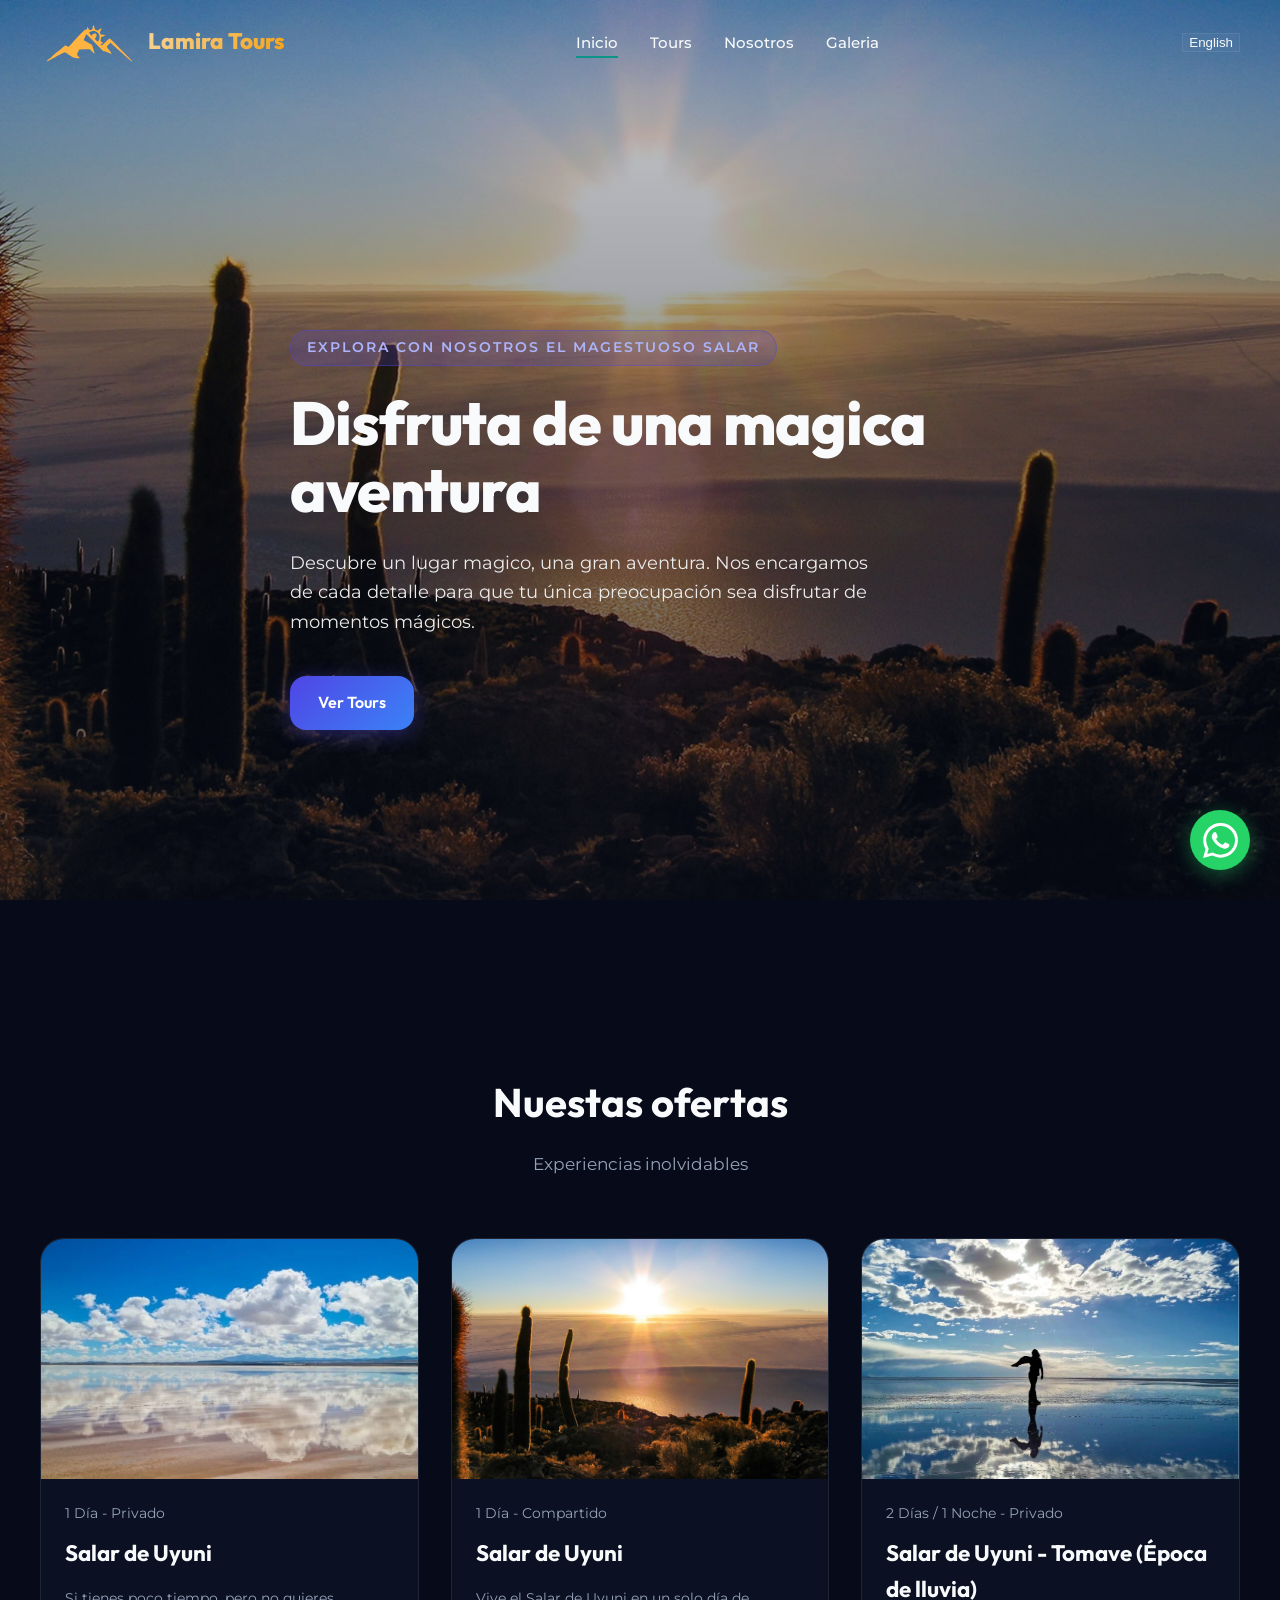
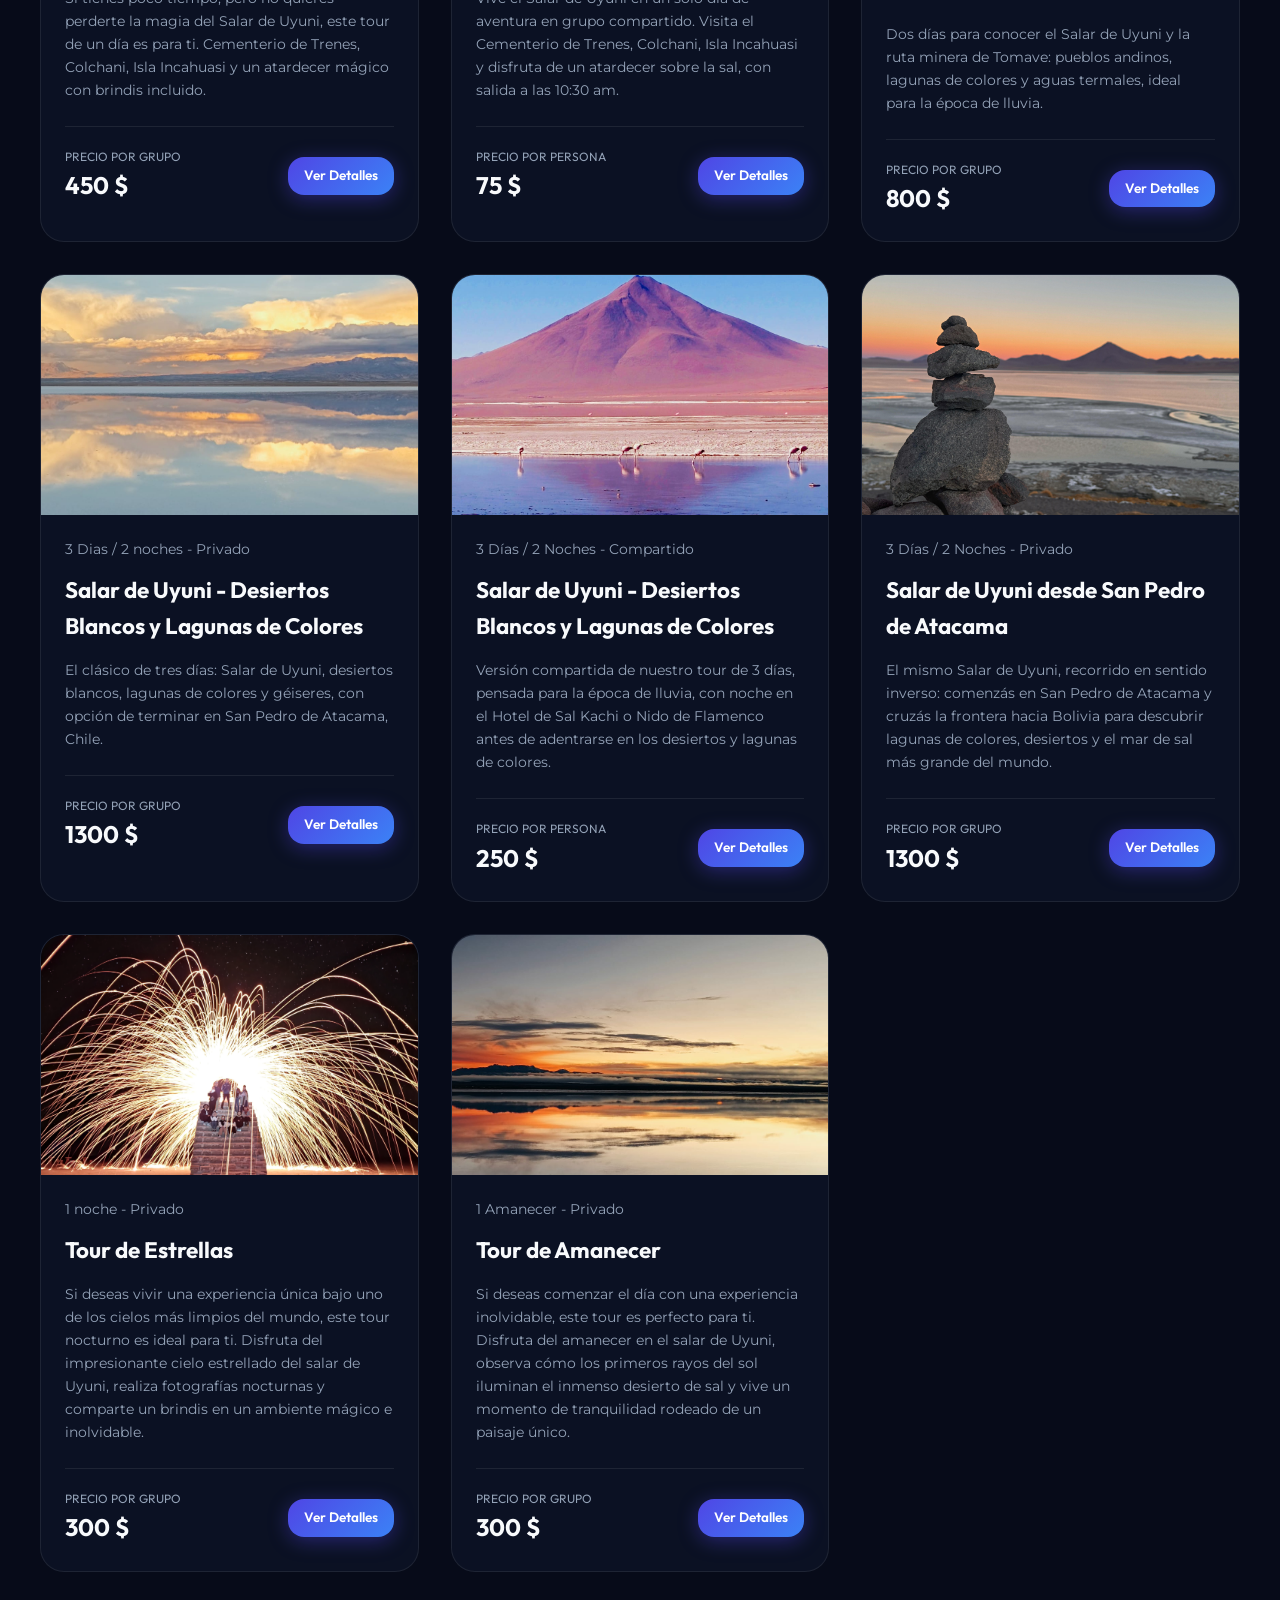
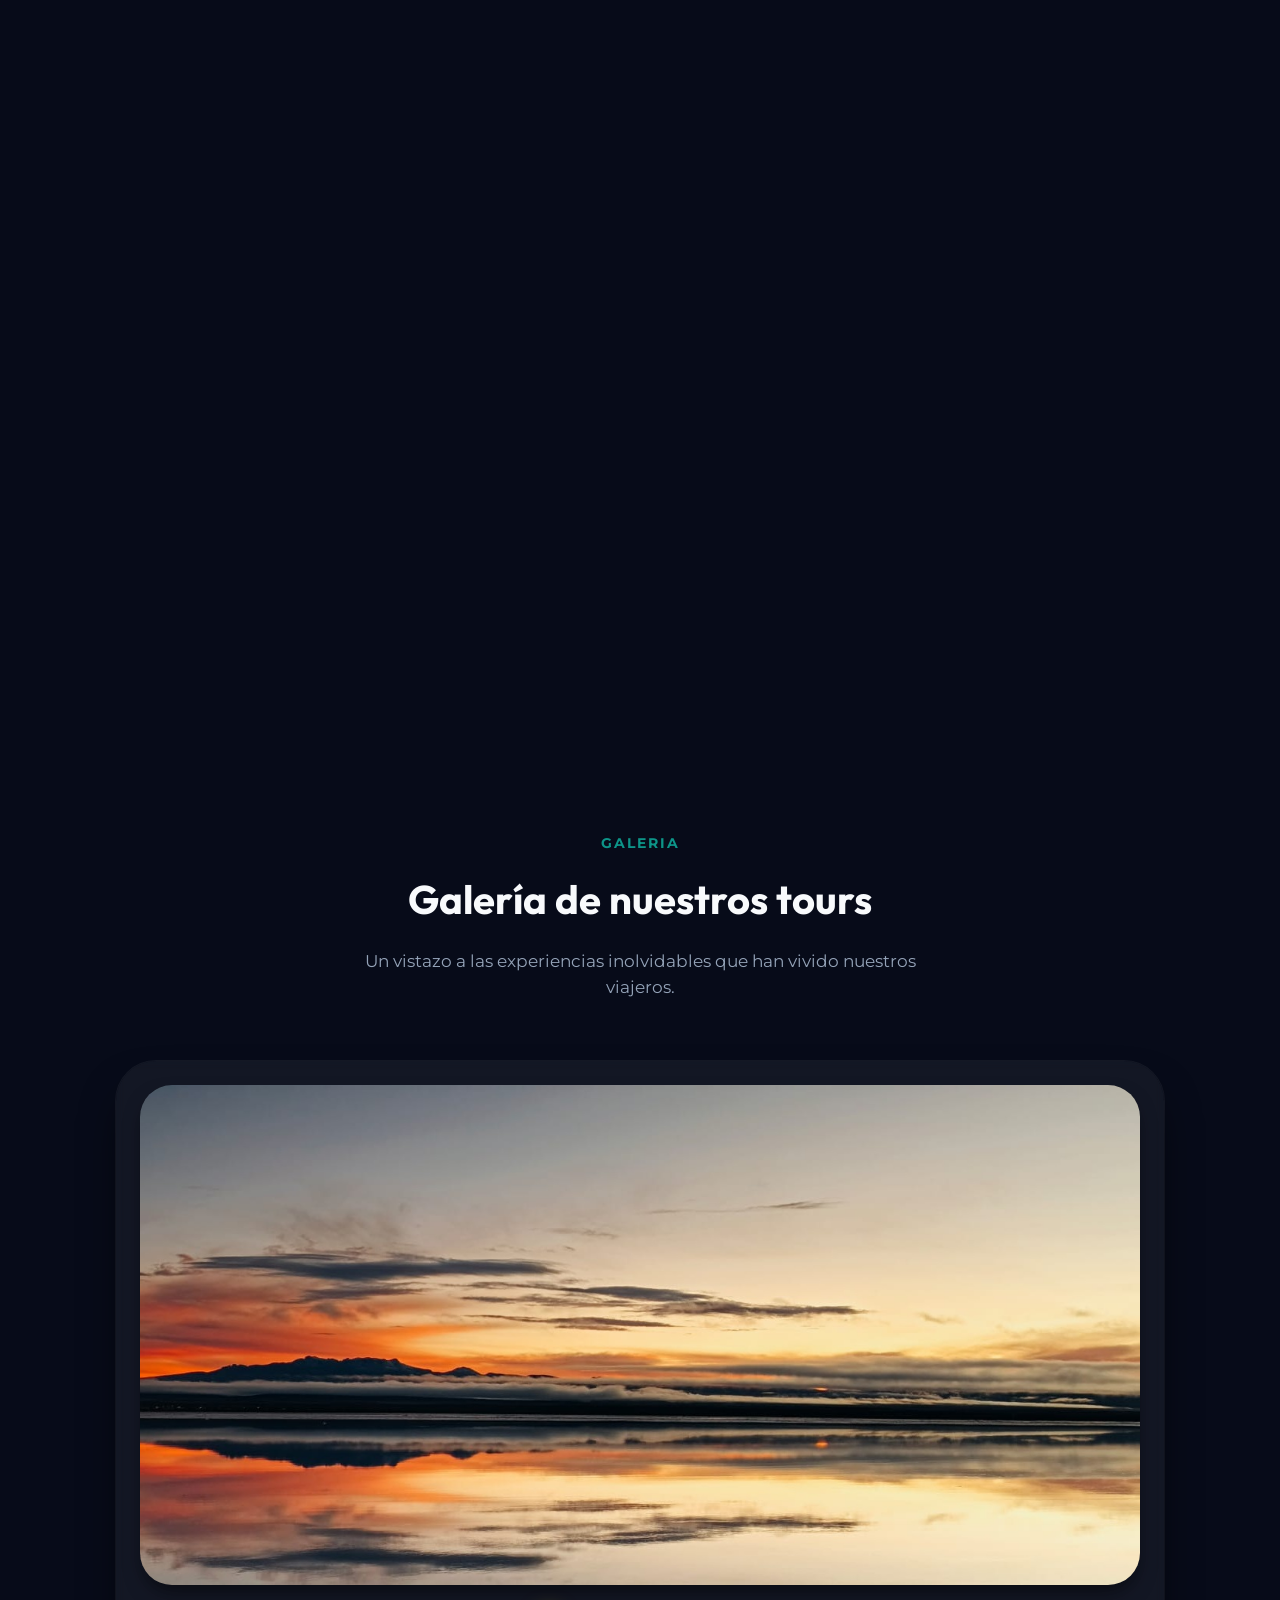
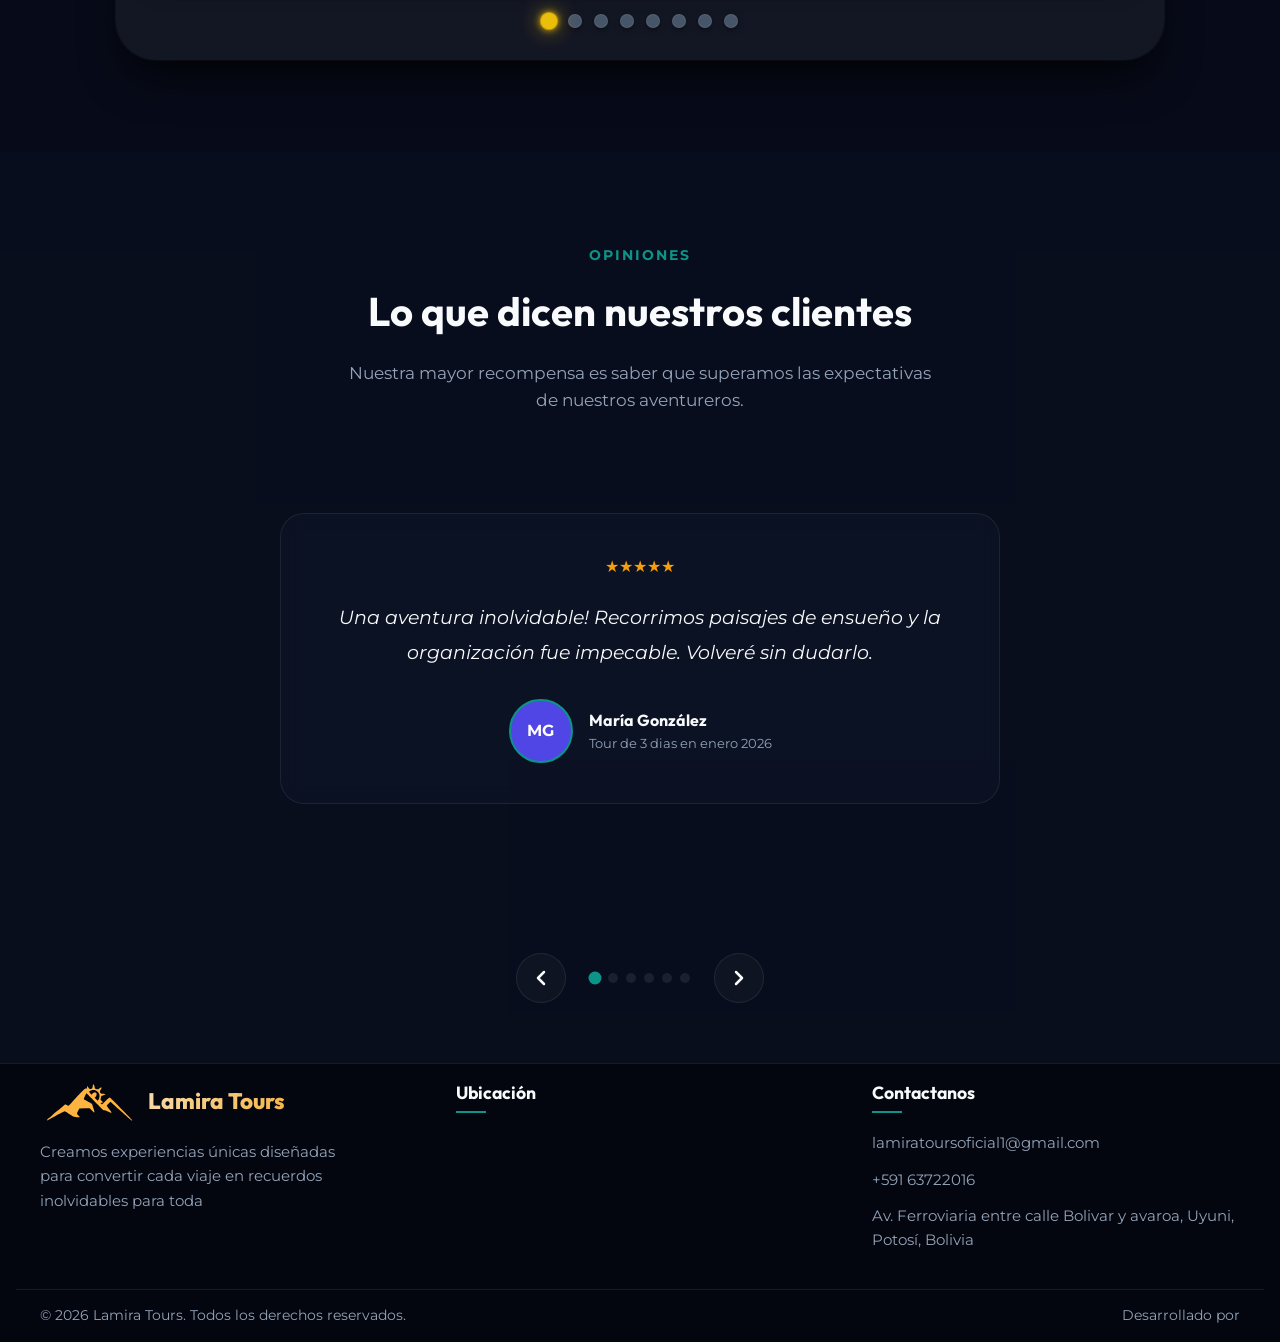
==== index.html @ 7ba251df "primer" ====
<!DOCTYPE html>
<html lang="es">

<head>
    <meta charset="UTF-8">
    <meta name="viewport" content="width=device-width, initial-scale=1.0">
    <title>Lamira Tours</title>

    <meta name="description" content="Lamira Tours">
    <link rel="stylesheet" href="turismo-style.css">
    <link rel="icon" href="./assets/images/logo.svg" type="image/x-icon">
</head>

<body class="turismo-template-body">

    <!-- Cabecera / Navbar -->
    <header class="turismo-header">
        <div class="turismo-container nav-container">
            <a href="#" class="logo" id="main-logo">
                <img src="./assets/images/logo.svg" class="logo_img" alt="">
                Lamira Tours
            </a>

            <nav>
                <ul class="nav-links">
                    <li><a id="nav-home" href="#inicio" class="active">Inicio</a></li>
                    <li><a id="nav-tours" href="#destinos">Tours</a></li>
                    <li><a id="nav-about" href="#nosotros">Nosotros</a></li>
                    <li><a id="nav-contact" href="#galeria">Galeria</a></li>
                </ul>
            </nav>

            <div class="nav-cta">
                <button id="lang-toggle" class="btn-secondary" style="margin-left:12px;">Ingles</button>
            </div>

            <button class="menu-toggle" aria-label="Abrir Menú">
                <span></span>
                <span></span>
                <span></span>

            </button>
        </div>
    </header>

    <section id="inicio" class="hero-section">
        <div class="turismo-container">
            <div class="hero-content">
                <span id="home-badge" class="hero-badge">Explora con Nosotros El Magestuoso Salar</span>
                <h1 id="home-title" class="hero-title">Disfruta de una magica aventura</h1>
                <p id="home-desc" class="hero-desc">Descubre un lugar magico, una gran aventura. Nos encargamos de cada
                    detalle para que tu única preocupación sea disfrutar de momentos mágicos.</p>
                <div class="hero-actions">
                    <a id="home-cta" href="#destinos" class="btn-premium btn-primary">Ver Tours</a>
                </div>
            </div>
        </div>

    </section>

    <!-- Tours -->
    <section id="destinos" class="section-padding reveal">
        <div class="turismo-container">
            <div class="section-header">
                <!-- <span class="section-badge">Nuestras Ofertas</span> -->
                <h2 id="tours-title" class="section-title">Nuestas ofertas</h2>
                <p id="tours-desc" class="section-desc">Experiencias inolvidables</p>
            </div>

            <div class="destinations-grid">
                <!-- 1: 1 dia privado -->

                <article class="destination-card">
                    <a href="tour.html?tour=uyuni-1-dia-privado">
                        <div class="dest-img-container">
                            <img src="assets/images/tours/salar1.jpeg" alt="Salar de Uyuni Privado 1 Dia">
                        </div>
                        <div class="dest-content">
                            <div class="dest-meta">
                                <span id="uyuni-1-private-duration">
                                    <svg width="16" height="16" viewBox="0 0 24 24" fill="none" stroke="currentColor"
                                        stroke-width="2" stroke-linecap="round" stroke-linejoin="round">
                                        <rect width="18" height="18" x="3" y="4" rx="2" ry="2" />
                                        <line x1="16" x2="16" y1="2" y2="6" />
                                        <line x1="8" x2="8" y1="2" y2="6" />
                                        <line x1="3" x2="21" y1="10" y2="10" />
                                    </svg>
                                    1 Dia
                                </span>
                            </div>
                            <h3 id="uyuni-1-private-title" class="dest-title">Salar de Uyuni Privado</h3>
                            <p id="uyuni-1-private-desc" class="dest-text">Si tienes poco tiempo, pero no quieres
                                perderte
                                la magia del
                                Salar de Uyuni, este tour de un día es para ti. Cementerio de Trenes, Colchani, Isla
                                Incahuasi y un atardecer
                                mágico con brindis incluido.</p>
                            <div class="dest-footer">
                                <div class="dest-price">
                                    <span id="uyuni-1-private-price-lbl" class="price-lbl">precio</span>
                                    <span id="uyuni-1-private-price-val" class="price-val">900 Bs</span>
                                </div>
                                <a id="uyuni-1-private-cta" href="tour.html?tour=uyuni-1-dia-privado"
                                    class="btn-premium btn-primary"
                                    style="padding: 8px 16px; font-size: 0.85rem; text-decoration: none;">Ver
                                    Detalles</a>
                            </div>
                        </div>
                    </a>
                </article>
                <!-- 2: 1 dia compartido -->
                <article class="destination-card">
                    <a href="tour.html?tour=uyuni-1-dia">
                        <div class="dest-img-container">
                            <img src="assets/images/tours/incahuasi.jpeg" alt="Salar de Uyuni Clásico 1 Día">
                        </div>
                        <div class="dest-content">
                            <div class="dest-meta">
                                <span id="uyuni-1-duration">
                                    <svg width="16" height="16" viewBox="0 0 24 24" fill="none" stroke="currentColor"
                                        stroke-width="2" stroke-linecap="round" stroke-linejoin="round">
                                        <rect width="18" height="18" x="3" y="4" rx="2" ry="2" />
                                        <line x1="16" x2="16" y1="2" y2="6" />
                                        <line x1="8" x2="8" y1="2" y2="6" />
                                        <line x1="3" x2="21" y1="10" y2="10" />
                                    </svg>
                                    1 Día
                                </span>
                            </div>
                            <h3 id="uyuni-1-title" class="dest-title">Salar de Uyuni Clásico</h3>
                            <p id="uyuni-1-desc" class="dest-text">Recorre el imponente Salar de Uyuni, visitando el
                                Cementerio de Trenes,
                                los
                                ojos de sal, el hotel de sal y la mágica Isla Incahuasi al atardecer.</p>
                            <div class="dest-footer">
                                <div class="dest-price">
                                    <span id="uyuni-1-price-lbl" class="price-lbl">Desde</span>
                                    <span id="uyuni-1-price-val" class="price-val">200 Bs</span>
                                </div>
                                <a id="uyuni-1-cta" href="tour.html?tour=uyuni-1-dia" class="btn-premium btn-primary"
                                    style="padding: 8px 16px; font-size: 0.85rem; text-decoration: none;">Ver
                                    Detalles</a>
                            </div>
                        </div>
                    </a>
                </article>

                <!-- 3: 2 dias   epoca de lluvia privado-->
                <article class="destination-card">
                    <a href="tour.html?tour=uyuni-2-dias-privado">
                        <div class="dest-img-container">
                            <img src="assets/images/tours/salar.jpeg" alt="Salar de Uyuni 2 Días 1 Noche">
                        </div>
                        <div class="dest-content">
                            <div class="dest-meta">
                                <span id="uyuni-2-duration">
                                    <svg width="16" height="16" viewBox="0 0 24 24" fill="none" stroke="currentColor"
                                        stroke-width="2" stroke-linecap="round" stroke-linejoin="round">
                                        <rect width="18" height="18" x="3" y="4" rx="2" ry="2" />
                                        <line x1="16" x2="16" y1="2" y2="6" />
                                        <line x1="8" x2="8" y1="2" y2="6" />
                                        <line x1="3" x2="21" y1="10" y2="10" />
                                    </svg>
                                    2 Días / 1 Noche
                                </span>
                            </div>
                            <h3 id="uyuni-2-title" class="dest-title">Salar de Uyuni y Lagunas</h3>
                            <p id="uyuni-2-desc" class="dest-text">Explora el Salar, duerme en un hotel de sal real y
                                continúa al segundo
                                día
                                hacia el Valle de Rocas y la Laguna Katal con paisajes inolvidables.</p>
                            <div class="dest-footer">
                                <div class="dest-price">
                                    <span id="uyuni-2-price-lbl" class="price-lbl">Desde</span>
                                    <span id="uyuni-2-price-val" class="price-val">600 Bs</span>
                                </div>
                                <a id="uyuni-2-cta" href="tour.html?tour=uyuni-2-dias-privado"
                                    class="btn-premium btn-primary"
                                    style="padding: 8px 16px; font-size: 0.85rem; text-decoration: none;">Ver
                                    Detalles</a>
                            </div>
                        </div>
                    </a>

                </article>

                <!-- 4: 3 dias   epoca de lluvia privado-->
                <article class="destination-card">
                    <a href="tour.html?tour=uyuni-3-dia-privado">
                        <div class="dest-img-container">
                            <img src="assets/images/tours/desiertos-priv.jpeg" alt="Salar de Uyuni Privado 3 Dia">
                        </div>
                        <div class="dest-content">
                            <div class="dest-meta">
                                <span id="uyuni-3-private-duration">
                                    <svg width="16" height="16" viewBox="0 0 24 24" fill="none" stroke="currentColor"
                                        stroke-width="2" stroke-linecap="round" stroke-linejoin="round">
                                        <rect width="18" height="18" x="3" y="4" rx="2" ry="2" />
                                        <line x1="16" x2="16" y1="2" y2="6" />
                                        <line x1="8" x2="8" y1="2" y2="6" />
                                        <line x1="3" x2="21" y1="10" y2="10" />
                                    </svg>
                                    1 Dia
                                </span>
                            </div>
                            <h3 id="uyuni-3-private-title" class="dest-title">Salar de Uyuni Privado</h3>
                            <p id="uyuni-3-private-desc" class="dest-text">Si tienes poco tiempo, pero no quieres
                                perderte
                                la magia del
                                Salar de Uyuni, este tour de un día es para ti. Cementerio de Trenes, Colchani, Isla
                                Incahuasi y un atardecer
                                mágico con brindis incluido.</p>
                            <div class="dest-footer">
                                <div class="dest-price">
                                    <span id="uyuni-3-private-price-lbl" class="price-lbl">Desde</span>
                                    <span id="uyuni-3-private-price-val" class="price-val">900 Bs</span>
                                </div>
                                <a id="uyuni-3-private-cta" href="tour.html?tour=uyuni-3-dia-privado"
                                    class="btn-premium btn-primary"
                                    style="padding: 8px 16px; font-size: 0.85rem; text-decoration: none;">Ver
                                    Detalles</a>
                            </div>
                        </div>
                    </a>
                </article>
                <!-- 5: 3 dias compartido-->
                <article class="destination-card">
                    <a href="tour.html?tour=uyuni-3-dias">
                        <div class="dest-img-container">
                            <img src="assets/images/tours/desiertos-comp.jpeg"
                                alt="Salar de Uyuni y Lagunas de Colores 3 Días">
                        </div>
                        <div class="dest-content">
                            <div class="dest-meta">
                                <span id="uyuni-3-duration">
                                    <svg width="16" height="16" viewBox="0 0 24 24" fill="none" stroke="currentColor"
                                        stroke-width="2" stroke-linecap="round" stroke-linejoin="round">
                                        <rect width="18" height="18" x="3" y="4" rx="2" ry="2" />
                                        <line x1="16" x2="16" y1="2" y2="6" />
                                        <line x1="8" x2="8" y1="2" y2="6" />
                                        <line x1="3" x2="21" y1="10" y2="10" />
                                    </svg>
                                    3 Días / 2 Noches
                                </span>
                            </div>
                            <h3 id="uyuni-3-title" class="dest-title">Expedición Laguna Colorada</h3>
                            <p id="uyuni-3-desc" class="dest-text">La aventura altiplánica más completa: Salar de Uyuni,
                                Isla Incahuasi,
                                Laguna Colorada y Verde, géiseres, aguas termales y fauna andina.</p>
                            <div class="dest-footer">
                                <div class="dest-price">
                                    <span id="uyuni-3-price-lbl" class="price-lbl">Desde</span>
                                    <span id="uyuni-3-price-val" class="price-val">900 Bs</span>
                                </div>
                                <a id="uyuni-3-cta" href="tour.html?tour=uyuni-3-dias" class="btn-premium btn-primary"
                                    style="padding: 8px 16px; font-size: 0.85rem; text-decoration: none;">Ver
                                    Detalles</a>
                            </div>
                        </div>
                    </a>
                </article>
                <!--6: Salar de Uyuni desde San Pedro de Atacama  -->
                <article class="destination-card">
                    <a href="tour.html?tour=uyuni-san-pedro-3-dias">
                        <div class="dest-img-container">
                            <img src="assets/images/tours/sanpedro.jpeg"
                                alt="Salar de Uyuni y Lagunas de Colores 3 Días desde San Pedro de Atacama">
                        </div>
                        <div class="dest-content">
                            <div class="dest-meta">
                                <span id="uyuni-san-pedro-3-duration">
                                    <svg width="16" height="16" viewBox="0 0 24 24" fill="none" stroke="currentColor"
                                        stroke-width="2" stroke-linecap="round" stroke-linejoin="round">
                                        <rect width="18" height="18" x="3" y="4" rx="2" ry="2" />
                                        <line x1="16" x2="16" y1="2" y2="6" />
                                        <line x1="8" x2="8" y1="2" y2="6" />
                                        <line x1="3" x2="21" y1="10" y2="10" />
                                    </svg>
                                    3 Días / 2 Noches
                                </span>
                            </div>
                            <h3 id="uyuni-san-pedro-3-title" class="dest-title">Salar de Uyuni desde San Pedro de
                                Atacama
                            </h3>
                            <p id="uyuni-san-pedro-3-desc" class="dest-text">Explora el Salar de Uyuni saliendo desde
                                San
                                Pedro de
                                Atacama. Cruza la frontera y vive la experiencia única de caminar sobre el salar,
                                visitar la Isla Incahuasi y maravillarte con las lagunas de colores.
                            </p>
                            <div class="dest-footer">
                                <div class="dest-price">
                                    <span id="uyuni-san-pedro-3-price-lbl" class="price-lbl">Desde</span>
                                    <span id="uyuni-san-pedro-3-price-val" class="price-val">900 Bs</span>
                                </div>
                                <a id="uyuni-san-pedro-3-cta" href="tour.html?tour=uyuni-san-pedro-3-dias"
                                    class="btn-premium btn-primary"
                                    style="padding: 8px 16px; font-size: 0.85rem; text-decoration: none;">Ver
                                    Detalles</a>
                            </div>
                        </div>
                    </a>
                </article>

                <!--7: Tour estrellas  -->
                <article class="destination-card">
                    <a href="tour.html?tour=uyuni-estrellas">
                        <div class="dest-img-container">
                            <img src="assets/images/tours/estrellas.jpeg" alt="Tour Estrellas Uyuni">
                        </div>
                        <div class="dest-content">
                            <div class="dest-meta">
                                <span id="uyuni-estrellas-duration">
                                    <svg width="16" height="16" viewBox="0 0 24 24" fill="none" stroke="currentColor"
                                        stroke-width="2" stroke-linecap="round" stroke-linejoin="round">
                                        <rect width="18" height="18" x="3" y="4" rx="2" ry="2" />
                                        <line x1="16" x2="16" y1="2" y2="6" />
                                        <line x1="8" x2="8" y1="2" y2="6" />
                                        <line x1="3" x2="21" y1="10" y2="10" />
                                    </svg>
                                    3 Días / 2 Noches
                                </span>
                            </div>
                            <h3 id="uyuni-estrellas-title" class="dest-title">Tour Estrellas Uyuni
                            </h3>
                            <p id="uyuni-estrellas-desc" class="dest-text">Disfruta de una experiencia única de
                                tour
                                de estrellas en el Salar de Uyuni, el mejor lugar del mundo para contemplar el
                                cielo
                                nocturno.
                            </p>
                            <div class="dest-footer">
                                <div class="dest-price">
                                    <span id="uyuni-estrellas-price-lbl" class="price-lbl">Desde</span>
                                    <span id="uyuni-estrellas-price-val" class="price-val">900 Bs</span>
                                </div>
                                <a id="uyuni-estrellas-cta" href="tour.html?tour=uyuni-estrellas"
                                    class="btn-premium btn-primary"
                                    style="padding: 8px 16px; font-size: 0.85rem; text-decoration: none;">Ver
                                    Detalles</a>
                            </div>
                        </div>
                    </a>
                </article>

                <!--8: Tour amanecer  -->
                <article class="destination-card">
                    <a href="tour.html?tour=uyuni-amanecer">
                        <div class="dest-img-container">
                            <img src="assets/images/tours/amanecer.jpeg" alt="Tour Amanecer Uyuni">
                        </div>
                        <div class="dest-content">
                            <div class="dest-meta">
                                <span id="uyuni-amanecer-duration">
                                    <svg width="16" height="16" viewBox="0 0 24 24" fill="none" stroke="currentColor"
                                        stroke-width="2" stroke-linecap="round" stroke-linejoin="round">
                                        <rect width="18" height="18" x="3" y="4" rx="2" ry="2" />
                                        <line x1="16" x2="16" y1="2" y2="6" />
                                        <line x1="8" x2="8" y1="2" y2="6" />
                                        <line x1="3" x2="21" y1="10" y2="10" />
                                    </svg>
                                    3 Días / 2 Noches
                                </span>
                            </div>
                            <h3 id="uyuni-amanecer-title" class="dest-title">Tour Amanecer Uyuni
                            </h3>
                            <p id="uyuni-amanecer-desc" class="dest-text">Disfruta de una experiencia única de
                                tour
                                de amanecer en el Salar de Uyuni, el mejor lugar del mundo para contemplar el
                                cielo
                                nocturno.
                            </p>
                            <div class="dest-footer">
                                <div class="dest-price">
                                    <span id="uyuni-amanecer-price-lbl" class="price-lbl">Desde</span>
                                    <span id="uyuni-amanecer-price-val" class="price-val">900 Bs</span>
                                </div>
                                <a id="uyuni-amanecer-cta" href="tour.html?tour=uyuni-amanecer"
                                    class="btn-premium btn-primary"
                                    style="padding: 8px 16px; font-size: 0.85rem; text-decoration: none;">Ver
                                    Detalles</a>
                            </div>
                        </div>
                    </a>
                </article>


            </div>
        </div>
    </section>

    <!-- Sección ¿Por qué nosotros? -->
    <section id="nosotros" class="section-padding reveal" style="background: rgba(15, 22, 42, 0.3)">
        <div class="turismo-container">
            <div class="section-header">
                <span id="about-badge" class="section-badge">Nuestro compromiso</span>
                <h2 id="about-title" class="section-title">¿Por qué elegir a Lamira Tours?</h2>
                <p id="about-desc" class="section-desc">Nos esmeramos por crear aventuras perfectas y seguras,
                    respaldadas por un
                    estándar de servicio impecable.</p>
            </div>

            <div class="features-grid">
                <!-- Beneficio 1 -->
                <div class="feature-card">
                    <div class="feature-icon">
                        <svg width="24" height="24" viewBox="0 0 24 24" fill="none" stroke="currentColor"
                            stroke-width="2" stroke-linecap="round" stroke-linejoin="round">
                            <polygon points="3 6 9 3 15 6 21 3 21 18 15 21 9 18 3 21" />
                            <line x1="9" x2="9" y1="3" y2="18" />
                            <line x1="15" x2="15" y1="6" y2="21" />
                        </svg>
                    </div>
                    <h3 id="about-feature-1-title" class="feature-title">Guías Expertos</h3>
                    <p id="about-feature-1-desc" class="feature-desc">Viajes dirigidos por guías locales bilingües
                        certificados que te revelarán
                        la historia oculta de cada rincón.</p>
                </div>


                <!-- Beneficio 2 -->
                <div class="feature-card">
                    <div class="feature-icon">
                        <svg width="24" height="24" viewBox="0 0 24 24" fill="none" stroke="currentColor"
                            stroke-width="2" stroke-linecap="round" stroke-linejoin="round">
                            <circle cx="12" cy="12" r="10" />
                            <path d="M9.09 9a3 3 0 0 1 5.83 1c0 2-3 3-3 3" />
                            <line x1="12" x2="12" y1="17" y2="17" />
                        </svg>
                    </div>
                    <h3 id="about-feature-2-title" class="feature-title">Soporte de primer nivel</h3>
                    <p id="about-feature-2-desc" class="feature-desc">Estamos disponibles 24/7 para cambios de última
                        hora, reservas imprevistas
                        de restaurantes o atención en emergencias.</p>
                </div>


                <!-- Beneficio 3 -->

                <div class="feature-card">
                    <div class="feature-icon">
                        <svg width="24" height="24" viewBox="0 0 24 24" fill="none" stroke="currentColor"
                            stroke-width="2" stroke-linecap="round" stroke-linejoin="round">
                            <path d="M12 22s8-4 8-10V5l-8-3-8 3v7c0 6 8 10 8 10z" />
                        </svg>
                    </div>
                    <h3 id="about-feature-3-title" class="feature-title">Seguridad Total</h3>
                    <p id="about-feature-3-desc" class="feature-desc">Viaja con tranquilidad. Todos nuestros tours
                        cuentan con cobertura y
                        proveedores certificados.</p>
                </div>
            </div>
        </div>
    </section>

    <!-- Carrusel -->
    <section id="galeria" class="section-padding reveal">
        <div class="section-header ">
            <span id="galery-badge" class="section-badge">Galeria</span>
            <h2 id="galery-title" class="section-title">Galería de nuestros tours</h2>
            <p id="galery-desc" class="section-desc">Un vistazo a las experiencias inolvidables que han vivido nuestros
                viajeros.</p>
        </div>
        <div>
            <div class="carrusel-wrapper">
                <!-- VENTANA -->
                <div class="carrusel-viewport">
                    <div class="carrusel-track" id="carruselTrack">
                        <div class="carrusel-slide slide-1">
                            <img src="./assets/images/tours/amanecer.jpeg" alt="Amanecer">
                        </div>
                        <div class="carrusel-slide slide-2">
                            <img src="./assets/images/tours/desiertos-comp.jpeg" alt="Desiertos">
                        </div>
                        <div class="carrusel-slide slide-3">
                            <img src="./assets/images/tours/desiertos-priv.jpeg" alt="Laguna">
                        </div>
                        <div class="carrusel-slide slide-4">
                            <img src="./assets/images/tours/estrellas.jpeg" alt="Salar de Uyuni">
                        </div>
                        <div class="carrusel-slide slide-5">
                            <img src="./assets/images/tours/incahuasi.jpeg" alt="Termas de Colores">
                        </div>
                        <div class="carrusel-slide slide-6">
                            <img src="./assets/images/tours/salar.jpeg" alt="Termas de Colores">
                        </div>
                        <div class="carrusel-slide slide-6">
                            <img src="./assets/images/tours/salar1.jpeg" alt="Termas de Colores">
                        </div>
                        <div class="carrusel-slide slide-6">
                            <img src="./assets/images/tours/sanpedro.jpeg" alt="Termas de Colores">
                        </div>
                    </div>
                </div>

                <!-- INDICADORES (puntos) -->
                <div class="carrusel-indicators" id="indicatorsContainer">
                    <!-- los puntos se generan con JS -->
                </div>
            </div>
        </div>
    </section>
    <!-- Testimonios (Slider) -->
    <section id="testimonios" class="section-padding reveal" style="background: rgba(15, 22, 42, 0.3)">
        <div class="turismo-container">
            <div class="section-header">
                <span id="slider-badge" class="section-badge">Opiniones</span>
                <h2 id="slider-title" class="section-title">Lo que dicen nuestros clientes</h2>
                <p id="slider-desc" class="section-desc">Nuestra mayor recompensa es saber que superamos las
                    expectativas de nuestros
                    aventureros.</p>
            </div>

            <div class="testimonials-wrapper">
                <div class="testimonials-track">
                    <!-- Slide 1 -->
                    <div class="testimonial-slide">
                        <div class="testimonial-card">
                            <div class="testimonial-rating">★★★★★</div>
                            <p id="t1-text" class="testimonial-text">"El viaje al salar superó todo lo que
                                imaginábamos.
                                El tour
                                estaba diseñado al detalle, el guía nos mostró lugares unicos. ¡Una experiencia de
                                10!"
                            </p>
                            <div class="testimonial-user">
                                <div class="user-avatar"
                                    style="display: flex; align-items: center; justify-content: center; font-weight: 700; color: #fff; background: var(--primary)">
                                    <span id="t1-img">SM</span>
                                </div>
                                <div class="user-info">
                                    <h4 id="t1-name" class="user-name">Sofía Martínez</h4>
                                    <p id="t1-role" class="user-role">Tour de 3 dias en 2026</p>
                                </div>
                            </div>
                        </div>
                    </div>

                    <!-- Slide 2 -->
                    <div class="testimonial-slide">
                        <div class="testimonial-card">
                            <div class="testimonial-rating">★★★★★</div>
                            <p id="t2-text" class="testimonial-text">"El viaje al salar superó todo lo que
                                imaginábamos.
                                El tour
                                estaba diseñado al detalle, el guía nos mostró lugares unicos. ¡Una experiencia de
                                10!"
                            </p>
                            <div class="testimonial-user">
                                <div class="user-avatar"
                                    style="display: flex; align-items: center; justify-content: center; font-weight: 700; color: #fff; background: var(--primary)">
                                    <span id="t2-img">SM</span>
                                </div>
                                <div class="user-info">
                                    <h4 id="t2-name" class="user-name">Sofía Martínez</h4>
                                    <p id="t2-role" class="user-role">Tour de 3 dias en 2026</p>
                                </div>
                            </div>
                        </div>
                    </div>
                    <!-- Slide 3 -->
                    <div class="testimonial-slide">
                        <div class="testimonial-card">
                            <div class="testimonial-rating">★★★★★</div>
                            <p id="t3-text" class="testimonial-text">"El viaje al salar superó todo lo que
                                imaginábamos.
                                El tour
                                estaba diseñado al detalle, el guía nos mostró lugares unicos. ¡Una experiencia de
                                10!"
                            </p>
                            <div class="testimonial-user">
                                <div class="user-avatar"
                                    style="display: flex; align-items: center; justify-content: center; font-weight: 700; color: #fff; background: var(--primary)">
                                    <span id="t3-img">SM</span>
                                </div>
                                <div class="user-info">
                                    <h4 id="t3-name" class="user-name">Sofía Martínez</h4>
                                    <p id="t3-role" class="user-role">Tour de 3 dias en 2026</p>
                                </div>
                            </div>
                        </div>
                        <!-- Slide 4 -->
                    </div>
                    <div class="testimonial-slide">
                        <div class="testimonial-card">
                            <div class="testimonial-rating">★★★★★</div>
                            <p id="t4-text" class="testimonial-text">"El viaje al salar superó todo lo que
                                imaginábamos.
                                El tour
                                estaba diseñado al detalle, el guía nos mostró lugares unicos. ¡Una experiencia de
                                10!"
                            </p>
                            <div class="testimonial-user">
                                <div class="user-avatar"
                                    style="display: flex; align-items: center; justify-content: center; font-weight: 700; color: #fff; background: var(--primary)">
                                    <span id="t4-img">CS</span>
                                </div>
                                <div class="user-info">
                                    <h4 id="t4-name" class="user-name">Carla Suarez</h4>
                                    <p id="t4-role" class="user-role">Tour de 3 dias en 2026</p>
                                </div>
                            </div>
                        </div>
                    </div>
                    <!-- Slide 5 -->
                    <div class="testimonial-slide">
                        <div class="testimonial-card">
                            <div class="testimonial-rating">★★★★★</div>
                            <p id="t5-text" class="testimonial-text">"El viaje al salar superó todo lo que
                                imaginábamos.
                                El tour
                                estaba diseñado al detalle, el guía nos mostró lugares unicos. ¡Una experiencia de
                                10!"
                            </p>
                            <div class="testimonial-user">
                                <div class="user-avatar"
                                    style="display: flex; align-items: center; justify-content: center; font-weight: 700; color: #fff; background: var(--primary)">
                                    <span id="t5-img">MR</span>
                                </div>
                                <div class="user-info">
                                    <h4 id="t5-name" class="user-name">Mateo Rojas</h4>
                                    <p id="t5-role" class="user-role">Tour de 3 dias en 2026</p>
                                </div>
                            </div>
                        </div>
                    </div>


                    <!-- Slide 6 -->
                    <div class="testimonial-slide">
                        <div class="testimonial-card">
                            <div class="quote-icon"></div>
                            <div class="testimonial-rating">★★★★★</div>
                            <p id="t6-text" class="testimonial-text">"El viaje al salar superó todo lo que
                                imaginábamos.
                                El tour
                                estaba diseñado al detalle, el guía nos mostró lugares unicos. ¡Una experiencia de
                                10!"
                            </p>
                            <div class="testimonial-user">
                                <div class="user-avatar"
                                    style="display: flex; align-items: center; justify-content: center; font-weight: 700; color: #fff; background: var(--primary)">
                                    <span id="t6-img">CC</span>
                                </div>
                                <div class="user-info">
                                    <h4 id="t6-name" class="user-name">Cristian Castro</h4>
                                    <p id="t6-role" class="user-role">Tour de 3 dias en 2026</p>
                                </div>
                            </div>
                        </div>
                    </div>
                </div>

                <!-- Controles -->
                <div class="slider-controls">
                    <button class="slider-arrow prev" aria-label="Anterior">
                        <svg width="24" height="24" viewBox="0 0 24 24" fill="none" stroke="currentColor"
                            stroke-width="2.5" stroke-linecap="round" stroke-linejoin="round">
                            <path d="m15 18-6-6 6-6" />
                        </svg>
                    </button>
                    <div class="slider-dots"></div>
                    <button class="slider-arrow next" aria-label="Siguiente">
                        <svg width="24" height="24" viewBox="0 0 24 24" fill="none" stroke="currentColor"
                            stroke-width="2.5" stroke-linecap="round" stroke-linejoin="round">
                            <path d="m9 18 6-6-6-6" />
                        </svg>
                    </button>
                </div>
            </div>
        </div>
    </section>


    <!-- boton de whasa -->
    <a href="https://wa.me/59163722016?text=Hola%21%20me%20interesa%20el%20tour%20" class="whatsapp-float"
        target="_blank" rel="noopener noreferrer" aria-label="WhatsApp">

        <!-- Tooltip -->
        <span class="tooltip">¡Contactanos por WhatsApp!</span>

        <!-- Icono SVG de WhatsApp -->
        <svg viewBox="0 0 24 24" xmlns="http://www.w3.org/2000/svg">
            <path
                d="M17.472 14.382c-.297-.149-1.758-.867-2.03-.967-.273-.099-.471-.148-.67.15-.197.297-.767.966-.94 1.164-.173.199-.347.223-.644.075-.297-.15-1.255-.463-2.39-1.475-.883-.788-1.48-1.761-1.653-2.059-.173-.297-.018-.458.13-.606.134-.133.298-.347.446-.52.149-.174.198-.298.298-.497.099-.198.05-.371-.025-.52-.075-.149-.669-1.612-.916-2.207-.242-.579-.487-.5-.669-.51-.173-.008-.371-.01-.57-.01-.198 0-.52.074-.792.372-.272.297-1.04 1.016-1.04 2.479 0 1.462 1.065 2.875 1.213 3.074.149.198 2.096 3.2 5.077 4.487.709.306 1.262.489 1.694.625.712.227 1.36.195 1.871.118.571-.085 1.758-.719 2.006-1.413.248-.694.248-1.289.173-1.413-.074-.124-.272-.198-.57-.347m-5.421 7.403h-.004a9.87 9.87 0 01-5.031-1.378l-.361-.214-3.741.982.998-3.648-.235-.374a9.86 9.86 0 01-1.51-5.26c.001-5.45 4.436-9.884 9.888-9.884 2.64 0 5.122 1.03 6.988 2.898a9.825 9.825 0 012.893 6.994c-.003 5.45-4.437 9.884-9.885 9.884m8.413-18.297A11.815 11.815 0 0012.05 0C5.495 0 .16 5.335.157 11.892c0 2.096.547 4.142 1.588 5.945L.057 24l6.305-1.654a11.882 11.882 0 005.683 1.448h.005c6.554 0 11.89-5.335 11.893-11.893a11.821 11.821 0 00-3.48-8.413z" />
        </svg>
    </a>


    <!-- Footer -->
    <footer class="turismo-footer">
        <div class="turismo-container footer-grid">
            <div class="footer-logo-desc">
                <a href="#" class="logo">
                    <img src="./assets/images/logo.svg" class="logo_img" alt="Lamira Tours Logo">
                    Lamira Tours
                </a>
                <p id="footer-about">Creamos experiencias únicas diseñadas para convertir cada viaje en recuerdos
                    inolvidables para toda
                    la vida.</p>
            </div>
            <div class="footer-col">
                <h4 id="footer-ubicacion-title">Ubicación</h4>
                <div>
                    <iframe
                        src="https://www.google.com/maps/embed?pb=!1m14!1m12!1m3!1d392.9097048207831!2d-66.82423161359725!3d-20.464859168374407!2m3!1f0!2f0!3f0!3m2!1i1024!2i768!4f13.1!5e0!3m2!1ses!2sbo!4v1786143218829!5m2!1ses!2sbo"
                        width="350" height="150" style="border:0;" allowfullscreen="" loading="lazy"
                        referrerpolicy="strict-origin-when-cross-origin"></iframe>
                    <!-- <a href="#" class="social-btn" aria-label="Instagram">
                        <svg width="20" height="20" viewBox="0 0 24 24" fill="none" stroke="currentColor"
                            stroke-width="2" stroke-linecap="round" stroke-linejoin="round">
                            <rect width="20" height="20" x="2" y="2" rx="5" ry="5" />
                            <path d="M16 11.37A4 4 0 1 1 12.63 8 4 4 0 0 1 16 11.37z" />
                            <line x1="17.5" x2="17.51" y1="6.5" y2="6.5" />
                        </svg>
                    </a>
                    <a href="#" class="social-btn" aria-label="Facebook">
                        <svg width="20" height="20" viewBox="0 0 24 24" fill="none" stroke="currentColor"
                            stroke-width="2" stroke-linecap="round" stroke-linejoin="round">
                            <path d="M18 2h-3a5 5 0 0 0-5 5v3H7v4h3v8h4v-8h3l1-4h-4V7a1 1 0 0 1 1-1h3z" />
                        </svg>
                    </a>
                    <a href="#" class="social-btn" aria-label="Twitter">
                        <svg width="20" height="20" viewBox="0 0 24 24" fill="none" stroke="currentColor"
                            stroke-width="2" stroke-linecap="round" stroke-linejoin="round">
                            <path
                                d="M22 4s-.7 2.1-2 3.4c1.6 10-9.4 17.3-18 11.6 2.2.1 4.4-.6 6-2C3 15.5.5 9.6 3 5c2.2 2.6 5.6 4.1 9 4-.9-4.2 4-6.6 7-3.8 1.1 0 3-1.2 3-1.2z" />
                        </svg>
                    </a> -->
                </div>
            </div>
            <div class="footer-col">
                <h4 id="footer-contact-title">Contactanos</h4>
                <ul>
                    <li style="color: var(--text-muted); font-size: 0.95rem;">lamiratoursoficial1@gmail.com</li>
                    <li style="color: var(--text-muted); font-size: 0.95rem;">+591 63722016</li>
                    <li id="footer-address" style="color: var(--text-muted); font-size: 0.95rem;">Av. Potosi Nº 10,
                        Uyuni Bolivia</li>
                </ul>
            </div>

        </div>

        <div class="turismo-container footer-bottom">
            <p id="footer-copyright">&copy; 2026 Lamira Tours. Todos los derechos reservados.</p>
            <a href="#"> <span id="footer-dev-info">Desarrollado por</span> <strong></strong></a>
        </div>
    </footer>


    <!-- Scripts -->
    <script type="module" src="turismo-script.js"></script>

</body>

</html>
---- turismo-style.css ----
/* 
 * Stylesheet for Agencia de Turismo Premium WP Template
 * Autor: Antigravity AI
 */

@import url('https://fonts.googleapis.com/css2?family=Montserrat:wght@300;400;500;600;700&family=Outfit:wght@400;500;600;700;800&display=swap');

/* variables de diseño */
:root {
    --bg-dark: #070b19;
    --bg-card: rgba(15, 22, 42, 0.6);
    --bg-glass: rgba(255, 255, 255, 0.03);
    --border-glass: rgba(255, 255, 255, 0.08);

    --primary: #4f46e5;
    /* Indigo */
    --primary-glow: rgba(79, 70, 229, 0.4);
    --secondary: #0d9488;
    /* Teal */
    --secondary-glow: rgba(13, 148, 136, 0.3);
    --accent: #f59e0b;
    /* Gold/Amber */

    --text-main: #f8fafc;
    --text-muted: #94a3b8;
    --text-dark: #0f172a;

    --font-heading: 'Outfit', sans-serif;
    --font-body: 'Montserrat', sans-serif;

    --transition-smooth: all 0.4s cubic-bezier(0.16, 1, 0.3, 1);
    --radius-sm: 8px;
    --radius-md: 16px;
    --radius-lg: 24px;
}

/* Reset y Estilos Base */
.turismo-template-body {
    margin: 0;
    padding: 0;
    background-color: var(--bg-dark);
    color: var(--text-main);
    font-family: var(--font-body);
    font-size: 16px;
    line-height: 1.6;
    overflow-x: hidden;
}

.turismo-container {
    max-width: 1200px;
    margin: 0 auto;
    padding: 0 24px;
}

h1,
h2,
h3,
h4,
h5,
h6 {
    font-family: var(--font-heading);
    color: var(--text-main);
    margin-top: 0;
    font-weight: 700;
}

a {
    color: inherit;
    text-decoration: none;
    transition: var(--transition-smooth);
}

/* Botones Premium */
.btn-premium {
    display: inline-flex;
    align-items: center;
    justify-content: center;
    padding: 14px 28px;
    border-radius: var(--radius-md);
    font-family: var(--font-heading);
    font-weight: 600;
    font-size: 1rem;
    cursor: pointer;
    transition: var(--transition-smooth);
    border: none;
    position: relative;
    overflow: hidden;
    gap: 8px;
    z-index: 1;
}

.btn-primary {
    background: linear-gradient(135deg, var(--primary), #3b82f6);
    color: #fff;
    box-shadow: 0 4px 20px var(--primary-glow);
}

.btn-primary::before {
    content: '';
    position: absolute;
    top: 0;
    left: 0;
    width: 100%;
    height: 100%;
    background: linear-gradient(135deg, #3b82f6, var(--primary));
    opacity: 0;
    z-index: -1;
    transition: var(--transition-smooth);
}

.btn-primary:hover {
    transform: translateY(-3px);
    box-shadow: 0 8px 25px var(--primary-glow);
}

.btn-primary:hover::before {
    opacity: 1;
}

.btn-secondary {
    background: var(--bg-glass);
    color: var(--text-main);
    border: 1px solid var(--border-glass);
    backdrop-filter: blur(10px);
}

.btn-secondary:hover {
    background: rgba(255, 255, 255, 0.1);
    border-color: rgba(255, 255, 255, 0.2);
    transform: translateY(-3px);
}

/* Cabecera / Navbar */
.turismo-header {
    position: fixed;
    top: 0;
    left: 0;
    width: 100%;
    z-index: 100;
    padding: 20px 0;
    transition: var(--transition-smooth);
}

.turismo-header.scrolled {
    background: rgba(7, 11, 25, 0.85);
    backdrop-filter: blur(15px);
    padding: 15px 0;
    border-bottom: 1px solid var(--border-glass);
    box-shadow: 0 10px 30px rgba(0, 0, 0, 0.3);
}

.nav-container {
    display: flex;
    justify-content: space-between;
    align-items: center;
}

.logo {
    font-family: var(--font-heading);
    font-size: 1.4rem;
    font-weight: 800;
    background: linear-gradient(135deg, var(--text-main), var(--accent));
    -webkit-background-clip: text;
    -webkit-text-fill-color: transparent;
    display: flex;
    align-items: center;
    gap: 8px;
}

.logo_img {
    width: 100px;
    fill: #ffb341 !important;


}

.nav-links {
    display: flex;
    gap: 32px;
    list-style: none;
    margin: 0;
    padding: 0;
}

.nav-links a {
    font-size: 0.95rem;
    font-weight: 500;
    /* color: var(--text-muted); */
    position: relative;
}

.nav-links a:hover,
.nav-links a.active {
    color: var(--text-main);
}

.nav-links a::after {
    content: '';
    position: absolute;
    bottom: -6px;
    left: 0;
    width: 0;
    height: 2px;
    background-color: var(--secondary);
    transition: var(--transition-smooth);
}

.nav-links a:hover::after,
.nav-links a.active::after {
    width: 100%;
}

.nav-cta {
    display: flex;
    align-items: center;
}

.menu-toggle {
    display: none;
    background: none;
    border: none;
    cursor: pointer;
}

.menu-toggle span {
    display: block;
    width: 25px;
    height: 3px;
    background: var(--text-main);
    margin: 5px 0;
    transition: var(--transition-smooth);
}

/* Hero Section */
.hero-section {
    position: relative;
    height: 100vh;
    min-height: 700px;
    display: flex;
    align-items: center;
    background-image: linear-gradient(to bottom, rgba(7, 11, 25, 0.2), rgba(7, 11, 25, 0.7)), url('assets/images/tours/incahuasi.jpeg');
    background-size: cover;
    background-position: center;
    background-attachment: fixed;
    padding-top: 80px;
}

.hero-content {
    max-width: 700px;
    z-index: 2;
    transform: translateY(30px);
    opacity: 0;
    animation: fadeInUp 1s cubic-bezier(0.16, 1, 0.3, 1) forwards;
}

.hero-badge {
    background: rgba(79, 70, 229, 0.20);
    border: 1px solid rgba(79, 70, 229, 0.4);
    color: #acb4fc;
    padding: 6px 16px;
    border-radius: 50px;
    font-size: 0.85rem;
    font-weight: 600;
    text-transform: uppercase;
    letter-spacing: 2px;
    display: inline-block;
    margin-bottom: 24px;
}

.hero-title {
    font-size: 3.8rem;
    line-height: 1.1;
    font-weight: 800;
    margin-bottom: 24px;
    letter-spacing: -1px;
}

.hero-title span {
    background: linear-gradient(135deg, var(--secondary), #2dd4bf);
    -webkit-background-clip: text;
    -webkit-text-fill-color: transparent;
}

.hero-desc {
    font-size: 1.15rem;
    color: rgb(235, 235, 235);
    margin-bottom: 40px;
    font-weight: 400;
    max-width: 600px;
}

/* Buscador Rápido (Glassmorphism) */
.hero-search-wrapper {
    position: absolute;
    bottom: -60px;
    left: 50%;
    transform: translateX(-50%);
    width: calc(100% - 48px);
    max-width: 1000px;
    z-index: 10;
}

.hero-search {
    background: rgba(15, 22, 42, 0.7);
    backdrop-filter: blur(20px);
    border: 1px solid var(--border-glass);
    border-radius: var(--radius-lg);
    padding: 24px;
    display: grid;
    grid-template-columns: repeat(4, 1fr) auto;
    gap: 16px;
    box-shadow: 0 20px 40px rgba(0, 0, 0, 0.4), inset 0 1px 0 rgba(255, 255, 255, 0.1);
}

.search-group {
    display: flex;
    flex-direction: column;
    gap: 8px;
}

.search-group label {
    font-size: 0.75rem;
    font-weight: 600;
    color: var(--text-muted);
    text-transform: uppercase;
    letter-spacing: 1px;
}

.search-group select,
.search-group input {
    background: rgba(255, 255, 255, 0.05);
    border: 1px solid var(--border-glass);
    border-radius: var(--radius-sm);
    padding: 12px;
    color: var(--text-main);
    font-family: var(--font-body);
    font-size: 0.9rem;
    outline: none;
    transition: var(--transition-smooth);
}

.search-group select:focus,
.search-group input:focus {
    border-color: var(--primary);
    box-shadow: 0 0 10px rgba(79, 70, 229, 0.2);
}

.search-group select option {
    background: var(--bg-dark);
    color: var(--text-main);
}

.hero-search .btn-premium {
    height: 100%;
    align-self: flex-end;
}

/* Secciones Generales */
.section-padding {
    padding: 90px 0 60px 0;

}

.section-header {
    text-align: center;
    max-width: 600px;
    margin: 0px auto 60px auto;
}

.section-badge {
    color: var(--secondary);
    font-weight: 700;
    font-size: 0.85rem;
    text-transform: uppercase;
    letter-spacing: 2px;
    margin-bottom: 12px;
    display: inline-block;
}

.section-title {
    font-size: 2.5rem;
    margin-bottom: 16px;
}

.section-desc {
    color: var(--text-muted);
    font-size: 1.05rem;
}

/* Destinos Destacados (Grid) */
.destinations-grid {
    display: grid;
    grid-template-columns: repeat(3, 1fr);
    gap: 32px;
}

.destination-card {
    background: var(--bg-card);
    border: 1px solid var(--border-glass);
    border-radius: var(--radius-lg);
    overflow: hidden;
    transition: var(--transition-smooth);
    position: relative;
    display: flex;
    flex-direction: column;
}

.destination-card:hover {
    transform: translateY(-10px);
    border-color: rgba(79, 70, 229, 0.3);
    box-shadow: 0 20px 40px rgba(0, 0, 0, 0.3), 0 0 30px rgba(79, 70, 229, 0.1);
}

.dest-img-container {
    height: 240px;
    overflow: hidden;
    position: relative;
}

.dest-img-container img {
    width: 100%;
    height: 100%;
    object-fit: cover;
    transition: transform 0.6s cubic-bezier(0.16, 1, 0.3, 1);
}

.destination-card:hover .dest-img-container img {
    transform: scale(1.1);
}

.dest-badge {
    position: absolute;
    top: 20px;
    right: 20px;
    background: rgba(15, 22, 42, 0.7);
    backdrop-filter: blur(10px);
    border: 1px solid var(--border-glass);
    color: var(--accent);
    padding: 6px 12px;
    border-radius: var(--radius-sm);
    font-weight: 700;
    font-size: 0.8rem;
}

.dest-content {
    padding: 24px;
    display: flex;
    flex-direction: column;
    flex-grow: 1;
}

.dest-meta {
    display: flex;
    justify-content: space-between;
    font-size: 0.85rem;
    color: var(--text-muted);
    margin-bottom: 12px;
}

.dest-meta span {
    display: flex;
    align-items: center;
    gap: 6px;
}

.dest-title {
    font-size: 1.4rem;
    margin-bottom: 12px;
    transition: var(--transition-smooth);
}

.destination-card:hover .dest-title {
    color: var(--secondary);
}

.dest-text {
    font-size: 0.9rem;
    color: var(--text-muted);
    margin-bottom: 24px;
    flex-grow: 1;
}

.dest-footer {
    display: flex;
    justify-content: space-between;
    align-items: center;
    border-top: 1px solid var(--border-glass);
    padding-top: 20px;
}

.dest-price {
    font-family: var(--font-heading);
}

.dest-price .price-lbl {
    font-size: 0.75rem;
    color: var(--text-muted);
    display: block;
    text-transform: uppercase;
}

.dest-price .price-val {
    font-size: 1.5rem;
    font-weight: 700;
    color: var(--text-main);
}

/* ¿Por qué elegirnos? */
.features-grid {
    display: grid;
    grid-template-columns: repeat(3, 1fr);
    gap: 32px;
}

.feature-card {
    background: var(--bg-glass);
    border: 1px solid var(--border-glass);
    padding: 40px;
    border-radius: var(--radius-lg);
    transition: var(--transition-smooth);
    position: relative;
    overflow: hidden;
}

.feature-card::before {
    content: '';
    position: absolute;
    top: 0;
    left: 0;
    width: 4px;
    height: 100%;
    background: linear-gradient(to bottom, var(--primary), var(--secondary));
    transform: scaleY(0);
    transform-origin: bottom;
    transition: var(--transition-smooth);
}

.feature-card:hover {
    background: rgba(255, 255, 255, 0.05);
    border-color: rgba(255, 255, 255, 0.15);
    transform: translateY(-5px);
}

.feature-card:hover::before {
    transform: scaleY(1);
}

.feature-icon {
    width: 60px;
    height: 60px;
    border-radius: var(--radius-md);
    background: rgba(79, 70, 229, 0.1);
    color: var(--primary);
    display: flex;
    align-items: center;
    justify-content: center;
    margin-bottom: 24px;
    font-size: 1.5rem;
    transition: var(--transition-smooth);
}

.feature-card:hover .feature-icon {
    background: var(--primary);
    color: #fff;
    transform: scale(1.1) rotate(5deg);
}

.feature-title {
    font-size: 1.3rem;
    margin-bottom: 12px;
}

.feature-desc {
    color: var(--text-muted);
    font-size: 0.95rem;
}

/* Buscador de Experiencias (Filtros Interactivos) */
.filter-tabs {
    display: flex;
    justify-content: center;
    gap: 16px;
    margin-bottom: 48px;
}

.filter-btn {
    padding: 10px 24px;
    border-radius: 50px;
    background: var(--bg-glass);
    border: 1px solid var(--border-glass);
    color: var(--text-muted);
    cursor: pointer;
    font-weight: 600;
    font-size: 0.9rem;
    transition: var(--transition-smooth);
}

.filter-btn.active,
.filter-btn:hover {
    background: var(--primary);
    color: #fff;
    border-color: var(--primary);
    box-shadow: 0 5px 15px var(--primary-glow);
}

.experience-grid {
    display: grid;
    grid-template-columns: repeat(3, 1fr);
    gap: 32px;
    transition: var(--transition-smooth);
}

.exp-item {
    transition: var(--transition-smooth);
}

.exp-item.hidden {
    display: none;
    opacity: 0;
    transform: scale(0.9);
}

/* Testimonios (Slider) */
.testimonials-wrapper {
    position: relative;
    max-width: 800px;
    margin: 0 auto;
    overflow: hidden;
}

.testimonials-track {
    display: flex;
    transition: transform 0.6s cubic-bezier(0.16, 1, 0.3, 1);
}

.testimonial-slide {
    min-width: 100%;
    box-sizing: border-box;
    padding: 40px;
}

.testimonial-card {
    background: rgba(15, 22, 42, 0.5);
    backdrop-filter: blur(10px);
    border: 1px solid var(--border-glass);
    padding: 40px;
    border-radius: var(--radius-lg);
    text-align: center;
    position: relative;
}

.quote-icon {
    font-size: 3rem;
    color: rgba(79, 70, 229, 0.2);
    position: absolute;
    top: 20px;
    left: 40px;
}

.testimonial-rating {
    color: var(--accent);
    margin-bottom: 20px;
}

.testimonial-text {
    font-size: 1.2rem;
    font-style: italic;
    margin-bottom: 30px;
    color: var(--text-main);
    line-height: 1.8;
}

.testimonial-user {
    display: flex;
    align-items: center;
    justify-content: center;
    gap: 16px;
}

.user-avatar {
    width: 60px;
    height: 60px;
    border-radius: 50%;
    border: 2px solid var(--secondary);
    background-color: var(--border-glass);
}

.user-info {
    text-align: left;
}

.user-name {
    font-weight: 700;
    font-size: 1rem;
    margin: 0;
}

.user-role {
    font-size: 0.8rem;
    color: var(--text-muted);
    margin: 0;
}

.slider-controls {
    display: flex;
    justify-content: center;
    align-items: center;
    gap: 24px;
    margin-top: 40px;
}

.slider-arrow {
    background: var(--bg-glass);
    border: 1px solid var(--border-glass);
    width: 50px;
    height: 50px;
    border-radius: 50%;
    color: var(--text-main);
    display: flex;
    align-items: center;
    justify-content: center;
    cursor: pointer;
    transition: var(--transition-smooth);
}

.slider-arrow:hover {
    background: var(--primary);
    border-color: var(--primary);
    transform: scale(1.1);
}

.slider-dots {
    display: flex;
    gap: 8px;
}

.slider-dot {
    width: 10px;
    height: 10px;
    border-radius: 50%;
    background: var(--border-glass);
    cursor: pointer;
    transition: var(--transition-smooth);
}

.slider-dot.active {
    background: var(--secondary);
    transform: scale(1.3);
}

/* Seccion de Suscripción CTA */
.cta-section {
    padding-bottom: 120px;
}

.cta-box {
    background: linear-gradient(135deg, rgba(79, 70, 229, 0.9), rgba(13, 148, 136, 0.9)), url('assets/images/hero-bg.jpg');
    background-size: cover;
    background-position: center;
    background-blend-mode: overlay;
    border-radius: var(--radius-lg);
    padding: 80px 40px;
    text-align: center;
    box-shadow: 0 20px 50px rgba(0, 0, 0, 0.4);
    position: relative;
    overflow: hidden;
}

.cta-box::after {
    content: '';
    position: absolute;
    top: -50%;
    left: -50%;
    width: 200%;
    height: 200%;
    background: radial-gradient(circle, rgba(255, 255, 255, 0.1) 0%, rgba(255, 255, 255, 0) 80%);
    pointer-events: none;
}

.cta-title {
    font-size: 2.8rem;
    margin-bottom: 16px;
}

.cta-desc {
    max-width: 600px;
    margin: 0 auto 40px auto;
    font-size: 1.1rem;
    color: rgba(255, 255, 255, 0.8);
}

.cta-form {
    display: flex;
    max-width: 600px;
    margin: 0 auto;
    gap: 16px;
    background: rgba(255, 255, 255, 0.1);
    padding: 8px;
    border-radius: var(--radius-lg);
    border: 1px solid rgba(255, 255, 255, 0.2);
    backdrop-filter: blur(10px);
}

.cta-form input {
    flex-grow: 1;
    background: transparent;
    border: none;
    padding: 14px 20px;
    color: #fff;
    font-family: var(--font-body);
    font-size: 1rem;
    outline: none;
}

.cta-form input::placeholder {
    color: rgba(255, 255, 255, 0.6);
}

/* Pie de Página */
.turismo-footer {
    background-color: #03060f;
    border-top: 1px solid var(--border-glass);
    padding: 15px 0 0 0;
}

.footer-grid {
    display: grid;
    grid-template-columns: 2fr repeat(2, 2fr);
    gap: 48px;

    /* margin-bottom: 60px; */
}

.footer-logo-desc {
    max-width: 320px;
}

.footer-logo-desc p {
    color: var(--text-muted);
    font-size: 0.95rem;
    margin-top: 16px;
}

.footer-col h4 {
    font-size: 1.1rem;
    margin-bottom: 24px;
    position: relative;
    display: inline-block;
}

.footer-col h4::after {
    content: '';
    position: absolute;
    bottom: -6px;
    left: 0;
    width: 30px;
    height: 2px;
    background-color: var(--secondary);
}

.footer-col ul {
    list-style: none;
    padding: 0;
    margin: 0;
}

.footer-col ul li {
    margin-bottom: 12px;
}

.footer-col ul li a {
    color: var(--text-muted);
    font-size: 0.95rem;
}

.footer-col ul li a:hover {
    color: var(--secondary);
    padding-left: 5px;
}

.social-links {
    display: flex;
    gap: 16px;
    margin-top: 24px;
}

.social-btn {
    width: 40px;
    height: 40px;
    border-radius: 50%;
    background: var(--bg-glass);
    border: 1px solid var(--border-glass);
    display: flex;
    align-items: center;
    justify-content: center;
    color: var(--text-muted);
    transition: var(--transition-smooth);
}

.social-btn:hover {
    background: var(--primary);
    border-color: var(--primary);
    color: #fff;
    transform: translateY(-3px);
}

.footer-bottom {
    border-top: 1px solid var(--border-glass);
    /* padding-top: 40px; */
    display: flex;
    justify-content: space-between;
    align-items: center;
    color: var(--text-muted);
    font-size: 0.9rem;
}

/* Animaciones */
@keyframes fadeInUp {
    to {
        opacity: 1;
        transform: translateY(0);
    }
}

/* Efectos de Revelado en Scroll */
.reveal {
    opacity: 0;
    transform: translateY(40px);
    transition: opacity 0.8s ease, transform 0.8s ease;
}

.reveal.active {
    opacity: 1;
    transform: translateY(0);
}

/* Media Queries (Responsive) */
@media (max-width: 1024px) {

    .destinations-grid,
    .features-grid,
    .experience-grid {
        grid-template-columns: repeat(2, 1fr);
        gap: 24px;
    }

    .hero-search {
        grid-template-columns: repeat(2, 1fr);
        bottom: -120px;
    }

    .hero-search .btn-premium {
        grid-column: span 2;
    }

    .footer-grid {
        grid-template-columns: repeat(2, 1fr);
        gap: 32px;
    }
}

@media (max-width: 768px) {
    .hero-title {
        font-size: 2.8rem;
    }

    .nav-links {
        display: none;
        position: fixed;
        top: 80px;
        left: 0;
        width: 100%;
        background: var(--bg-dark);
        border-bottom: 1px solid var(--border-glass);
        flex-direction: column;
        padding: 24px;
        gap: 20px;
        box-shadow: 0 10px 20px rgba(0, 0, 0, 0.5);
    }

    .nav-links.mobile-active {
        display: flex;
    }

    .menu-toggle {
        display: block;
    }

    .nav-cta {
        display: none;
    }

    .destinations-grid,
    .features-grid,
    .experience-grid {
        grid-template-columns: 1fr;
    }

    .hero-search {
        grid-template-columns: 1fr;
        bottom: -220px;
    }

    .hero-search .btn-premium {
        grid-column: span 1;
    }

    .section-padding {
        padding: 80px 0 40px 0;
    }

    .cta-box {
        padding: 40px 20px;
    }

    .cta-title {
        font-size: 2rem;
    }

    .cta-form {
        flex-direction: column;
        background: transparent;
        border: none;
        padding: 0;
    }

    .cta-form input {
        background: var(--bg-glass);
        border: 1px solid var(--border-glass);
        border-radius: var(--radius-md);
        margin-bottom: 16px;
    }

    .footer-grid {
        grid-template-columns: 1fr;
    }

    .footer-bottom {
        flex-direction: column;
        gap: 16px;
        text-align: center;
    }
}

/* ==========================================================================
   Estilos del Modal de Detalles de Tour (Estilo Skyline Uyuni Premium)
   ========================================================================== */

/* Bloquear scroll de la página cuando el modal está abierto */
body.modal-open {
    overflow: hidden;
}

/* Estilos de la Ruta de Detalles (tour.html) */
.tour-page-main {
    padding-top: 100px;
    /* Separación para navbar fijo */
    min-height: 100vh;
    padding-bottom: 80px;
}

.tour-breadcrumb-wrap {
    margin-bottom: 24px;
}

.btn-back-link {
    display: inline-flex;
    align-items: center;
    gap: 10px;
    color: var(--text-muted);
    text-decoration: none;
    font-size: 0.95rem;
    font-weight: 600;
    padding: 10px 20px;
    border-radius: var(--radius-sm);
    background: rgba(255, 255, 255, 0.02);
    border: 1px solid var(--border-glass);
    transition: var(--transition-smooth);
}

.btn-back-link:hover {
    color: var(--secondary);
    background: rgba(255, 255, 255, 0.06);
    border-color: rgba(255, 255, 255, 0.15);
    box-shadow: 0 4px 20px rgba(0, 0, 0, 0.2);
}

.btn-back-link svg {
    transition: transform var(--transition-smooth);
}

.btn-back-link:hover svg {
    transform: translateX(-4px);
}

.tour-page-container {
    background-color: var(--bg-dark);
    border: 1px solid var(--border-glass);
    border-radius: var(--radius-lg);
    width: 100%;
    max-width: 1200px;
    margin: 0 auto;
    position: relative;
    box-shadow: 0 30px 60px rgba(0, 0, 0, 0.6), inset 0 1px 0 rgba(255, 255, 255, 0.05);
    overflow: hidden;
}

/* Overlay del Modal (obsoleto pero mantenido para compatibilidad temporal si es necesario) */
.tour-modal-overlay {
    position: fixed;
    top: 0;
    left: 0;
    width: 100%;
    height: 100%;
    background: rgba(4, 6, 15, 0.85);
    backdrop-filter: blur(12px);
    z-index: 1000;
    opacity: 0;
    pointer-events: none;
    transition: opacity 0.4s cubic-bezier(0.16, 1, 0.3, 1);
    display: flex;
    align-items: center;
    justify-content: center;
    padding: 20px;
}

.tour-modal-overlay.active {
    opacity: 1;
    pointer-events: all;
}

/* Contenedor del Modal (mantenido por compatibilidad) */
.tour-modal-container {
    background-color: var(--bg-dark);
    border: 1px solid var(--border-glass);
    border-radius: var(--radius-lg);
    width: 100%;
    max-width: 1200px;
    height: 90vh;
    max-height: 850px;
    overflow-y: auto;
    position: relative;
    box-shadow: 0 30px 60px rgba(0, 0, 0, 0.6), inset 0 1px 0 rgba(255, 255, 255, 0.05);
    transform: translateY(30px) scale(0.98);
    transition: transform 0.5s cubic-bezier(0.16, 1, 0.3, 1);
    scrollbar-width: thin;
    scrollbar-color: var(--border-glass) transparent;
}

.tour-modal-overlay.active .tour-modal-container {
    transform: translateY(0) scale(1);
}

.tour-modal-container::-webkit-scrollbar {
    width: 8px;
}

.tour-modal-container::-webkit-scrollbar-thumb {
    background: var(--border-glass);
    border-radius: 4px;
}

/* Botón de Cierre del Modal */
.tour-modal-close {
    position: absolute;
    top: 20px;
    right: 20px;
    width: 44px;
    height: 44px;
    border-radius: 50%;
    background: rgba(15, 22, 42, 0.6);
    border: 1px solid var(--border-glass);
    color: var(--text-main);
    font-size: 1.8rem;
    line-height: 1;
    display: flex;
    align-items: center;
    justify-content: center;
    cursor: pointer;
    z-index: 10;
    transition: var(--transition-smooth);
}

.tour-modal-close:hover {
    background: var(--primary);
    border-color: var(--primary);
    transform: rotate(90deg);
    box-shadow: 0 0 15px var(--primary-glow);
}

/* Banner de Cabecera */
.tour-modal-banner {
    height: 380px;
    background-size: cover;
    background-position: center;
    position: relative;
    display: flex;
    align-items: flex-end;
}

.tour-modal-banner-overlay {
    position: absolute;
    top: 0;
    left: 0;
    width: 100%;
    height: 100%;
    background: linear-gradient(to top, rgba(7, 11, 25, 1) 0%, rgba(7, 11, 25, 0.4) 60%, rgba(7, 11, 25, 0.2) 100%);
}

.tour-modal-banner-content {
    position: relative;
    z-index: 2;
    padding: 40px;
    width: 100%;
    display: flex;
    justify-content: space-between;
    align-items: flex-end;
    flex-wrap: wrap;
    gap: 20px;
}

.tour-modal-title {
    font-size: 2.8rem;
    font-weight: 800;
    margin: 0;
    text-shadow: 0 2px 10px rgba(0, 0, 0, 0.5);
    max-width: 75%;
}

.tour-gallery-btn {
    backdrop-filter: blur(8px);
    background: rgba(255, 255, 255, 0.08);
    border: 1px solid rgba(255, 255, 255, 0.15);
    padding: 10px 20px;
    font-size: 0.9rem;
}

.tour-gallery-btn:hover {
    background: rgba(255, 255, 255, 0.18);
    border-color: rgba(255, 255, 255, 0.3);
    box-shadow: 0 4px 15px rgba(255, 255, 255, 0.1);
}

/* Cuerpo del Modal */
.tour-modal-body {
    padding: 0 40px 40px 40px;
}

/* Grid de Características (4 items) */
.tour-features-grid {
    display: grid;
    grid-template-columns: repeat(4, 1fr);
    gap: 20px;
    margin-bottom: 40px;
    margin-top: -20px;
    /* Superposición parcial sobre el banner */
    position: relative;
    z-index: 5;
}

.tour-feature-card {
    background: rgba(15, 22, 42, 0.85);
    backdrop-filter: blur(10px);
    border: 1px solid var(--border-glass);
    border-radius: var(--radius-md);
    padding: 20px;
    display: flex;
    align-items: center;
    gap: 16px;
    box-shadow: 0 10px 25px rgba(0, 0, 0, 0.2);
    transition: var(--transition-smooth);
}

.tour-feature-card:hover {
    transform: translateY(-3px);
    border-color: rgba(255, 255, 255, 0.15);
    box-shadow: 0 15px 30px rgba(0, 0, 0, 0.3);
}

.tour-feature-icon {
    width: 48px;
    height: 48px;
    border-radius: var(--radius-sm);
    background: rgba(13, 148, 136, 0.15);
    color: var(--secondary);
    display: flex;
    align-items: center;
    justify-content: center;
    flex-shrink: 0;
}

.tour-feature-card:nth-child(even) .tour-feature-icon {
    background: rgba(79, 70, 229, 0.15);
    color: var(--primary);
}

.tour-feature-info {
    display: flex;
    flex-direction: column;
}

.tour-feature-label {
    font-size: 0.75rem;
    color: var(--text-muted);
    text-transform: uppercase;
    letter-spacing: 1px;
}

.tour-feature-value {
    font-size: 0.95rem;
    font-weight: 600;
    color: var(--text-main);
}

/* Diseño de Contenido en Dos Columnas */
.tour-modal-content-layout {
    display: grid;
    grid-template-columns: 1fr 340px;
    gap: 40px;
    align-items: start;
}

.tour-modal-main-column {
    display: flex;
    flex-direction: column;
    gap: 40px;
}

/* Secciones de Detalle */
.tour-detail-section {
    background: var(--bg-card);
    border: 1px solid var(--border-glass);
    border-radius: var(--radius-lg);
    padding: 30px;
    box-shadow: 0 4px 20px rgba(0, 0, 0, 0.15);
}

.tour-section-title {
    font-size: 1.5rem;
    margin-bottom: 20px;
    position: relative;
    padding-bottom: 10px;
    border-bottom: 1px solid var(--border-glass);
}

.tour-section-title::after {
    content: '';
    position: absolute;
    bottom: -1px;
    left: 0;
    width: 60px;
    height: 2px;
    background-color: var(--secondary);
}

.tour-section-desc {
    color: #cbd5e1;
    font-size: 1rem;
    line-height: 1.7;
    margin: 0;
}

/* Listas con viñetas */
.tour-bullet-list {
    list-style: none;
    padding: 0;
    margin: 0;
    display: grid;
    grid-template-columns: repeat(2, 1fr);
    gap: 12px;
}

.tour-bullet-list li {
    position: relative;
    padding-left: 24px;
    color: #cbd5e1;
    font-size: 0.95rem;
}

.tour-bullet-list li::before {
    content: '✦';
    position: absolute;
    left: 0;
    top: 0;
    color: var(--accent);
    font-size: 0.9rem;
}

/* Incluye y Excluye */
.tour-inc-exc-section {
    display: grid;
    grid-template-columns: 1fr 1fr;
    gap: 30px;
}

.tour-inc-exc-col {
    display: flex;
    flex-direction: column;
}

.tour-inc-list,
.tour-exc-list {
    list-style: none;
    padding: 0;
    margin: 0;
    display: flex;
    flex-direction: column;
    gap: 12px;
}

.tour-inc-list li,
.tour-exc-list li {
    position: relative;
    padding-left: 28px;
    font-size: 0.95rem;
    color: #cbd5e1;
    line-height: 1.5;
}

.tour-inc-list li::before {
    content: '✓';
    position: absolute;
    left: 0;
    top: 0;
    color: #10b981;
    /* Verde */
    font-weight: bold;
    font-size: 1.1rem;
}

.tour-exc-list li::before {
    content: '✕';
    position: absolute;
    left: 0;
    top: 2px;
    color: #ef4444;
    /* Rojo */
    font-weight: bold;
    font-size: 0.9rem;
}

/* Acordeón (Itinerario y FAQ) */
.tour-accordion-container {
    display: flex;
    flex-direction: column;
    gap: 12px;
}

.tour-accordion-item {
    border: 1px solid var(--border-glass);
    border-radius: var(--radius-md);
    overflow: hidden;
    background: rgba(15, 22, 42, 0.4);
    transition: var(--transition-smooth);
}

.tour-accordion-item.active {

    border-color: rgba(255, 255, 255, 0.15);
    background: rgba(15, 22, 42, 0.6);
}

.tour-accordion-header {
    padding: 18px 24px;
    display: flex;
    justify-content: space-between;
    align-items: center;
    cursor: pointer;
    user-select: none;
    transition: var(--transition-smooth);
}

.tour-accordion-header:hover {
    background: rgba(255, 255, 255, 0.02);
}

.tour-accordion-title-wrap {
    display: flex;
    align-items: center;
    gap: 16px;
}

.tour-accordion-badge {
    background: var(--primary);
    color: #fff;
    padding: 4px 12px;
    border-radius: 50px;
    font-size: 0.75rem;
    font-weight: 700;
    text-transform: uppercase;
    letter-spacing: 0.5px;
    flex-shrink: 0;
}

.tour-accordion-title {
    font-size: 1.05rem;
    font-weight: 600;
    color: var(--text-main);
    margin: 0;
}

.tour-accordion-icon {
    width: 20px;
    height: 20px;
    display: flex;
    align-items: center;
    justify-content: center;
    color: var(--text-muted);
    font-weight: bold;
    transition: transform 0.4s cubic-bezier(0.16, 1, 0.3, 1);
}

.tour-accordion-item.active .tour-accordion-icon {
    transform: rotate(180deg);
    color: var(--text-main);
}

.tour-accordion-content {
    max-height: 0;
    padding: 0 15px;
    overflow: hidden;
    transition: max-height 0.4s cubic-bezier(0.16, 1, 0.3, 1);
}

.tour-accordion-content-inner {
    padding: 0 24px 20px 24px;
    border-top: 1px solid var(--border-glass);
    color: #cbd5e1;
    font-size: 0.95rem;
    line-height: 1.6;
}

.tour-accordion-content-inner p {
    margin: 0 0 10px 0;
}

.tour-accordion-content-inner p:last-child {
    margin-bottom: 0;
}

/* Sidebar y Tarjetas */
.tour-modal-sidebar {
    position: sticky;
    top: 20px;
    display: flex;
    flex-direction: column;
    gap: 24px;
}

.tour-sidebar-card {
    background: var(--bg-card);
    border: 1px solid var(--border-glass);
    border-radius: var(--radius-lg);
    padding: 24px;
    box-shadow: 0 4px 20px rgba(0, 0, 0, 0.15);
}

.tour-sidebar-title {
    font-size: 1.25rem;
    margin-bottom: 20px;
    position: relative;
    padding-bottom: 8px;
    border-bottom: 1px solid var(--border-glass);
}

.tour-sidebar-title::after {
    content: '';
    position: absolute;
    bottom: -1px;
    left: 0;
    width: 40px;
    height: 2px;
    background-color: var(--primary);
}

/* Formulario de Reserva */
.tour-booking-form {
    display: flex;
    flex-direction: column;
    gap: 16px;
}

.tour-booking-form .form-group {
    display: flex;
    flex-direction: column;
    gap: 6px;
}

.tour-booking-form label {
    font-size: 0.8rem;
    font-weight: 600;
    color: var(--text-muted);
    text-transform: uppercase;
    letter-spacing: 0.5px;
}

.tour-booking-form input,
.tour-booking-form select,
.tour-booking-form textarea {
    background: rgba(255, 255, 255, 0.04);
    border: 1px solid var(--border-glass);
    border-radius: var(--radius-sm);
    padding: 10px 12px;
    color: var(--text-main);
    font-family: var(--font-body);
    font-size: 0.9rem;
    outline: none;
    transition: var(--transition-smooth);
}

.tour-booking-form textarea {
    height: 90px;
    resize: none;
}

.tour-booking-form input:focus,
.tour-booking-form select:focus,
.tour-booking-form textarea:focus {
    border-color: var(--primary);
    box-shadow: 0 0 10px rgba(79, 70, 229, 0.25);
    background: rgba(255, 255, 255, 0.08);
}

.tour-booking-form select option {
    background: var(--bg-dark);
    color: var(--text-main);
}

.btn-block {
    width: 100%;
}

/* Lista de Contacto */
.tour-sidebar-contact-list {
    list-style: none;
    padding: 0;
    margin: 0;
    display: flex;
    flex-direction: column;
    gap: 16px;
}

.tour-sidebar-contact-list li {
    display: flex;
    flex-direction: column;
    gap: 4px;
    font-size: 0.9rem;
}

.tour-sidebar-contact-list strong {
    color: var(--text-muted);
    font-size: 0.75rem;
    text-transform: uppercase;
    letter-spacing: 0.5px;
}

.tour-sidebar-contact-list a {
    color: var(--text-main);
    transition: var(--transition-smooth);
}

.tour-sidebar-contact-list a:hover {
    color: var(--secondary);
}

.tour-sidebar-contact-list span {
    color: #cbd5e1;
    line-height: 1.4;
}

/* Lightbox de Galería */
.tour-lightbox-overlay {
    position: fixed;
    top: 0;
    left: 0;
    width: 100%;
    height: 100%;
    background: rgba(0, 0, 0, 0.95);
    z-index: 2000;
    opacity: 0;
    pointer-events: none;
    transition: opacity 0.4s cubic-bezier(0.16, 1, 0.3, 1);
    display: flex;
    align-items: center;
    justify-content: center;
}

.tour-lightbox-overlay.active {
    opacity: 1;
    pointer-events: all;
}

.tour-lightbox-close {
    position: absolute;
    top: 25px;
    right: 25px;
    background: none;
    border: none;
    color: rgba(255, 255, 255, 0.7);
    font-size: 2.5rem;
    cursor: pointer;
    transition: var(--transition-smooth);
    z-index: 10;
}

.tour-lightbox-close:hover {
    color: #fff;
    transform: scale(1.1);
}

.tour-lightbox-arrow {
    position: absolute;
    top: 50%;
    transform: translateY(-50%);
    background: rgba(255, 255, 255, 0.05);
    border: 1px solid rgba(255, 255, 255, 0.1);
    color: rgba(255, 255, 255, 0.7);
    width: 50px;
    height: 50px;
    border-radius: 50%;
    font-size: 1.5rem;
    display: flex;
    align-items: center;
    justify-content: center;
    cursor: pointer;
    transition: var(--transition-smooth);
    z-index: 5;
    user-select: none;
}

.tour-lightbox-arrow:hover {
    background: rgba(255, 255, 255, 0.15);
    color: #fff;
}

.tour-lightbox-arrow.prev {
    left: 30px;
}

.tour-lightbox-arrow.next {
    right: 30px;
}

.tour-lightbox-content {
    max-width: 80%;
    max-height: 80%;
    display: flex;
    flex-direction: column;
    align-items: center;
    gap: 16px;
}

.tour-lightbox-content img {
    max-width: 100%;
    max-height: 75vh;
    border-radius: var(--radius-sm);
    box-shadow: 0 10px 40px rgba(0, 0, 0, 0.8);
    object-fit: contain;
}

.tour-lightbox-caption {
    color: var(--text-muted);
    font-size: 0.95rem;
    text-align: center;
}

@media (max-width: 1024px) {
    .tour-modal-content-layout {
        grid-template-columns: 1fr;
        gap: 30px;
    }

    .tour-modal-sidebar {
        position: static;
    }
}

@media (max-width: 768px) {
    .tour-modal-overlay {
        padding: 0;
    }

    .tour-modal-container {
        height: 100%;
        max-height: 100%;
        border: none;
        border-radius: 0;
    }

    .tour-modal-banner {
        height: 260px;
    }

    .tour-modal-banner-content {
        padding: 20px;
    }

    .tour-modal-title {
        font-size: 1.8rem;
        max-width: 100%;
    }

    .tour-modal-body {
        padding: 20px;
    }

    .tour-features-grid {
        grid-template-columns: repeat(2, 1fr);
        margin-top: 0;
        margin-bottom: 30px;
        gap: 12px;
    }

    .tour-feature-card {
        padding: 12px;
    }

    .tour-feature-icon {
        width: 38px;
        height: 38px;
    }

    .tour-bullet-list {
        grid-template-columns: 1fr;
    }

    .tour-inc-exc-section {
        grid-template-columns: 1fr;
        gap: 20px;
    }

    .tour-detail-section {
        padding: 20px;
    }

    .tour-lightbox-arrow {
        width: 40px;
        height: 40px;
        font-size: 1.2rem;
    }

    .tour-lightbox-arrow.prev {
        left: 10px;
    }

    .tour-lightbox-arrow.next {
        right: 10px;
    }
}


/* para la galeria */
.carrusel-wrapper {
    margin: 2rem auto;
    max-width: 1000px;
    width: 90%;
    background: rgba(255, 255, 255, 0.05);
    backdrop-filter: blur(4px);
    border-radius: 2.5rem;
    padding: 1.5rem 1.5rem 2rem;
    box-shadow: 0 25px 45px -12px rgba(0, 0, 0, 0.8), 0 0 0 1px rgba(255, 255, 255, 0.06);
    transition: all 0.2s ease;
}

.carrusel-viewport {
    overflow: hidden;
    border-radius: 2rem;
    box-shadow: inset 0 8px 12px rgba(0, 0, 0, 0.6), 0 10px 20px -5px rgba(0, 0, 0, 0.6);
    background: #0b1120;
    position: relative;
}

.carrusel-track {
    display: flex;
    transition: transform 0.7s cubic-bezier(0.25, 0.46, 0.45, 0.94);
    will-change: transform;
}

.carrusel-slide {
    flex: 0 0 100%;
    /* ocupa el 100% del viewport */
    min-height: 400px;
    max-height: 500px;
    display: flex;
    justify-content: center;
    align-items: center;
    background: #0b1120;
    position: relative;
    overflow: hidden;
}

.carrusel-slide img {
    width: 100%;
    height: 100%;
    object-fit: cover;
    display: block;
    transition: transform 0.3s ease;
}

.carrusel-slide:hover img {
    transform: scale(1.05);
}


.carrusel-indicators {
    display: flex;
    justify-content: center;
    gap: 0.75rem;
    margin-top: 1.8rem;
    flex-wrap: wrap;
}

.dot {
    width: 14px;
    height: 14px;
    border-radius: 50%;
    background: #475569;
    border: none;
    padding: 0;
    cursor: pointer;
    transition: all 0.25s ease;
    box-shadow: 0 2px 6px rgba(0, 0, 0, 0.4);
    border: 1px solid rgba(255, 255, 255, 0.08);
}

.dot.active {
    background: #ebbe0a;
    box-shadow: 0 0 18px #ebbe0aaa, 0 0 6px #ebbe0a;
    transform: scale(1.25);
    border-color: #ebbe0a;
}

.dot:hover {
    background: #94a3b8;
    transform: scale(1.1);
}

.dot.active:hover {
    background: #facc15;
    transform: scale(1.3);
}


/* ----- RESPONSIVE CASUCEL ----- */
@media (max-width: 768px) {
    .carrusel-wrapper {
        width: 95%;
        padding: 1rem;
        border-radius: 1.5rem;
        margin: 1rem auto;
    }

    .carrusel-slide {
        min-height: 250px;
        max-height: 350px;
    }

    .carrusel-slide .slide-text {
        font-size: 0.9rem;
        padding: 0.3rem 1rem;
        bottom: 15px;
        white-space: normal;
    }

    .dot {
        width: 12px;
        height: 12px;
    }
}


/* Botón de WhatsApp - Flotante fijo */
.whatsapp-float {
    position: fixed;
    bottom: 30px;
    right: 30px;
    z-index: 9999;
    width: 60px;
    height: 60px;
    display: flex;
    align-items: center;
    justify-content: center;
    background: #25D366;
    border-radius: 50%;
    box-shadow: 0 4px 20px rgba(37, 211, 102, 0.4);
    transition: all 0.3s ease;
    text-decoration: none;
    cursor: pointer;
    animation: pulse-whatsapp 2s infinite;
}

.whatsapp-float:hover {
    transform: scale(1.1);
    box-shadow: 0 6px 30px rgba(37, 211, 102, 0.6);
}

.whatsapp-float svg {
    width: 35px;
    height: 35px;
    fill: white;
}

/* Efecto de pulsación */
@keyframes pulse-whatsapp {
    0% {
        box-shadow: 0 0 0 0 rgba(37, 211, 102, 0.4);
    }

    70% {
        box-shadow: 0 0 0 15px rgba(37, 211, 102, 0);
    }

    100% {
        box-shadow: 0 0 0 0 rgba(37, 211, 102, 0);
    }
}

/* Tooltip opcional */
.whatsapp-float .tooltip {
    position: absolute;
    right: 70px;
    background: rgba(0, 0, 0, 0.8);
    color: white;
    padding: 8px 16px;
    border-radius: 8px;
    font-size: 14px;
    font-family: 'Segoe UI', Roboto, sans-serif;
    white-space: nowrap;
    opacity: 0;
    pointer-events: none;
    transition: all 0.3s ease;
}

.whatsapp-float .tooltip::after {
    content: '';
    position: absolute;
    right: -8px;
    top: 50%;
    transform: translateY(-50%);
    border-left: 8px solid rgba(0, 0, 0, 0.8);
    border-top: 8px solid transparent;
    border-bottom: 8px solid transparent;
}

.whatsapp-float:hover .tooltip {
    opacity: 1;
    transform: translateX(-5px);
}

/* Responsive */
@media (max-width: 768px) {
    .whatsapp-float {
        width: 55px;
        height: 55px;
        bottom: 20px;
        right: 20px;
    }

    .whatsapp-float svg {
        width: 30px;
        height: 30px;
    }

    .whatsapp-float .tooltip {
        display: none;
    }
}

@media (max-width: 480px) {
    .whatsapp-float {
        width: 50px;
        height: 50px;
        bottom: 15px;
        right: 15px;
    }

    .whatsapp-float svg {
        width: 28px;
        height: 28px;
    }
}
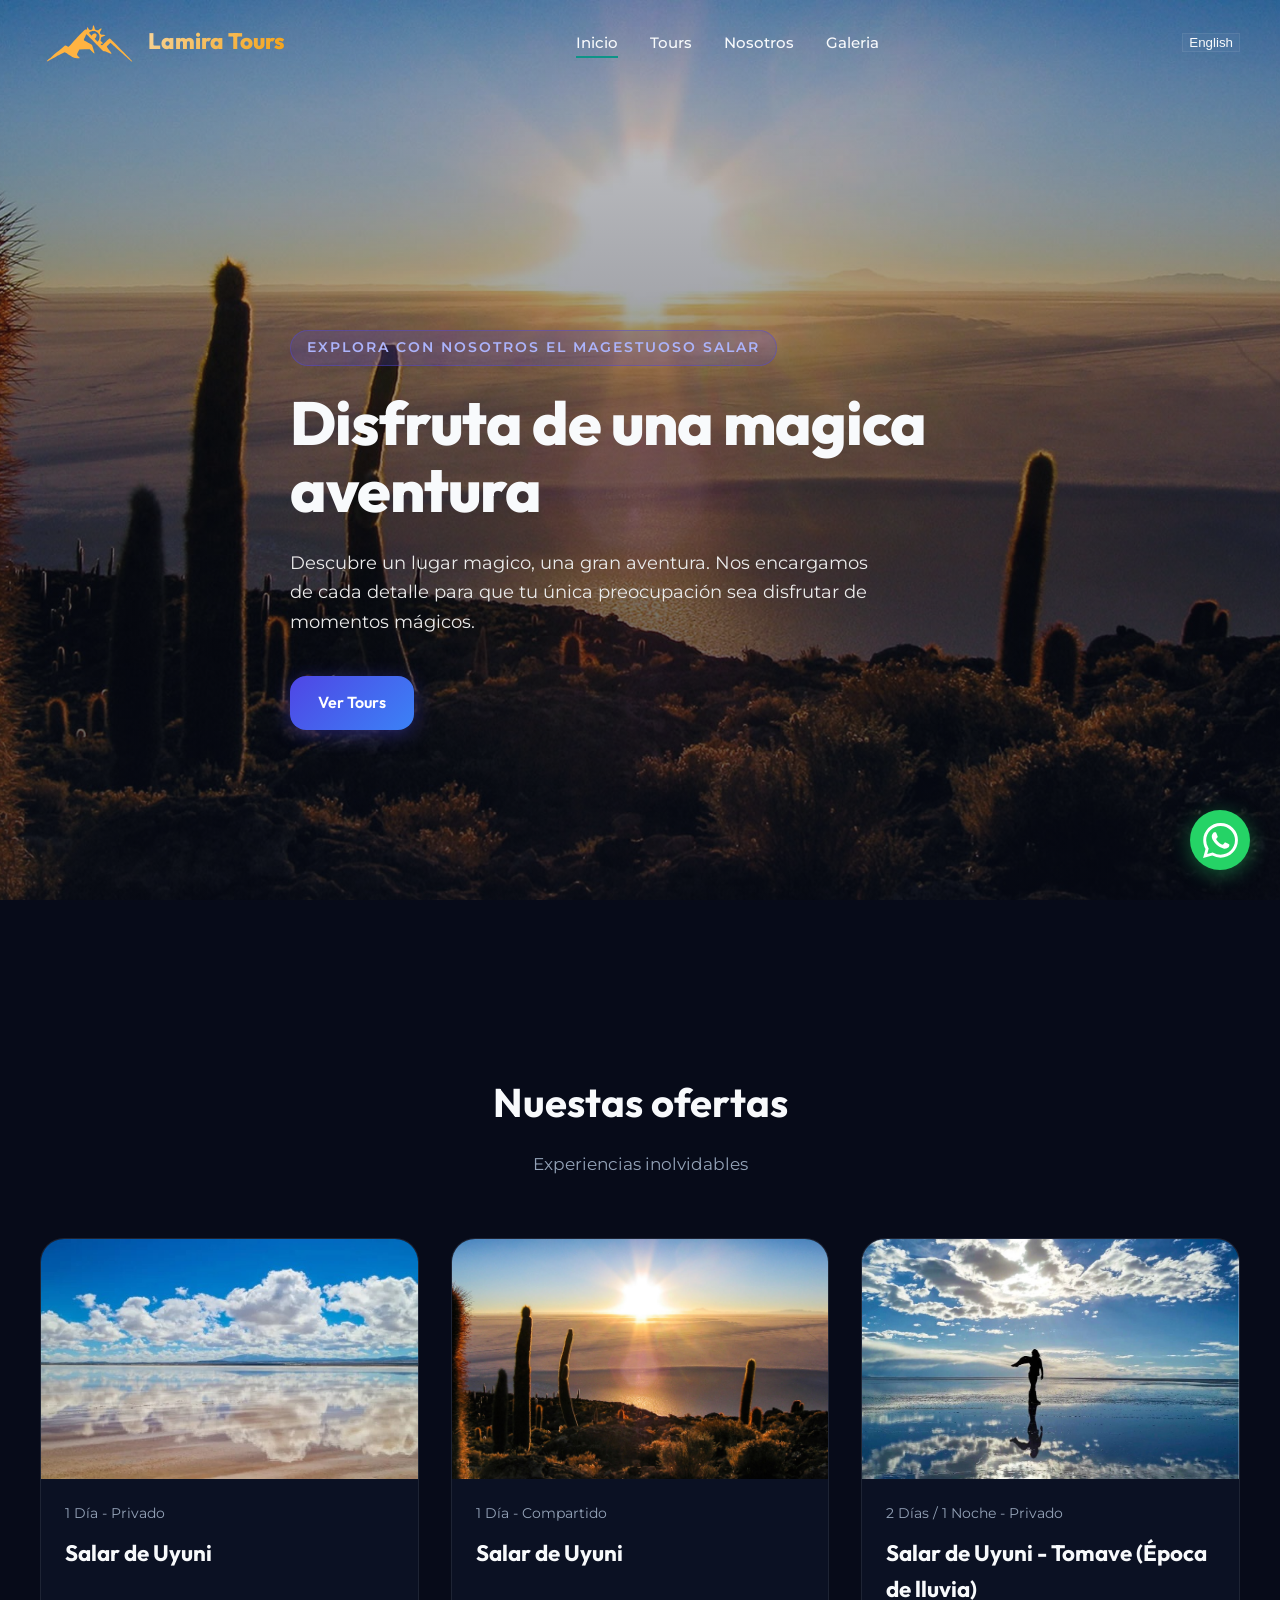
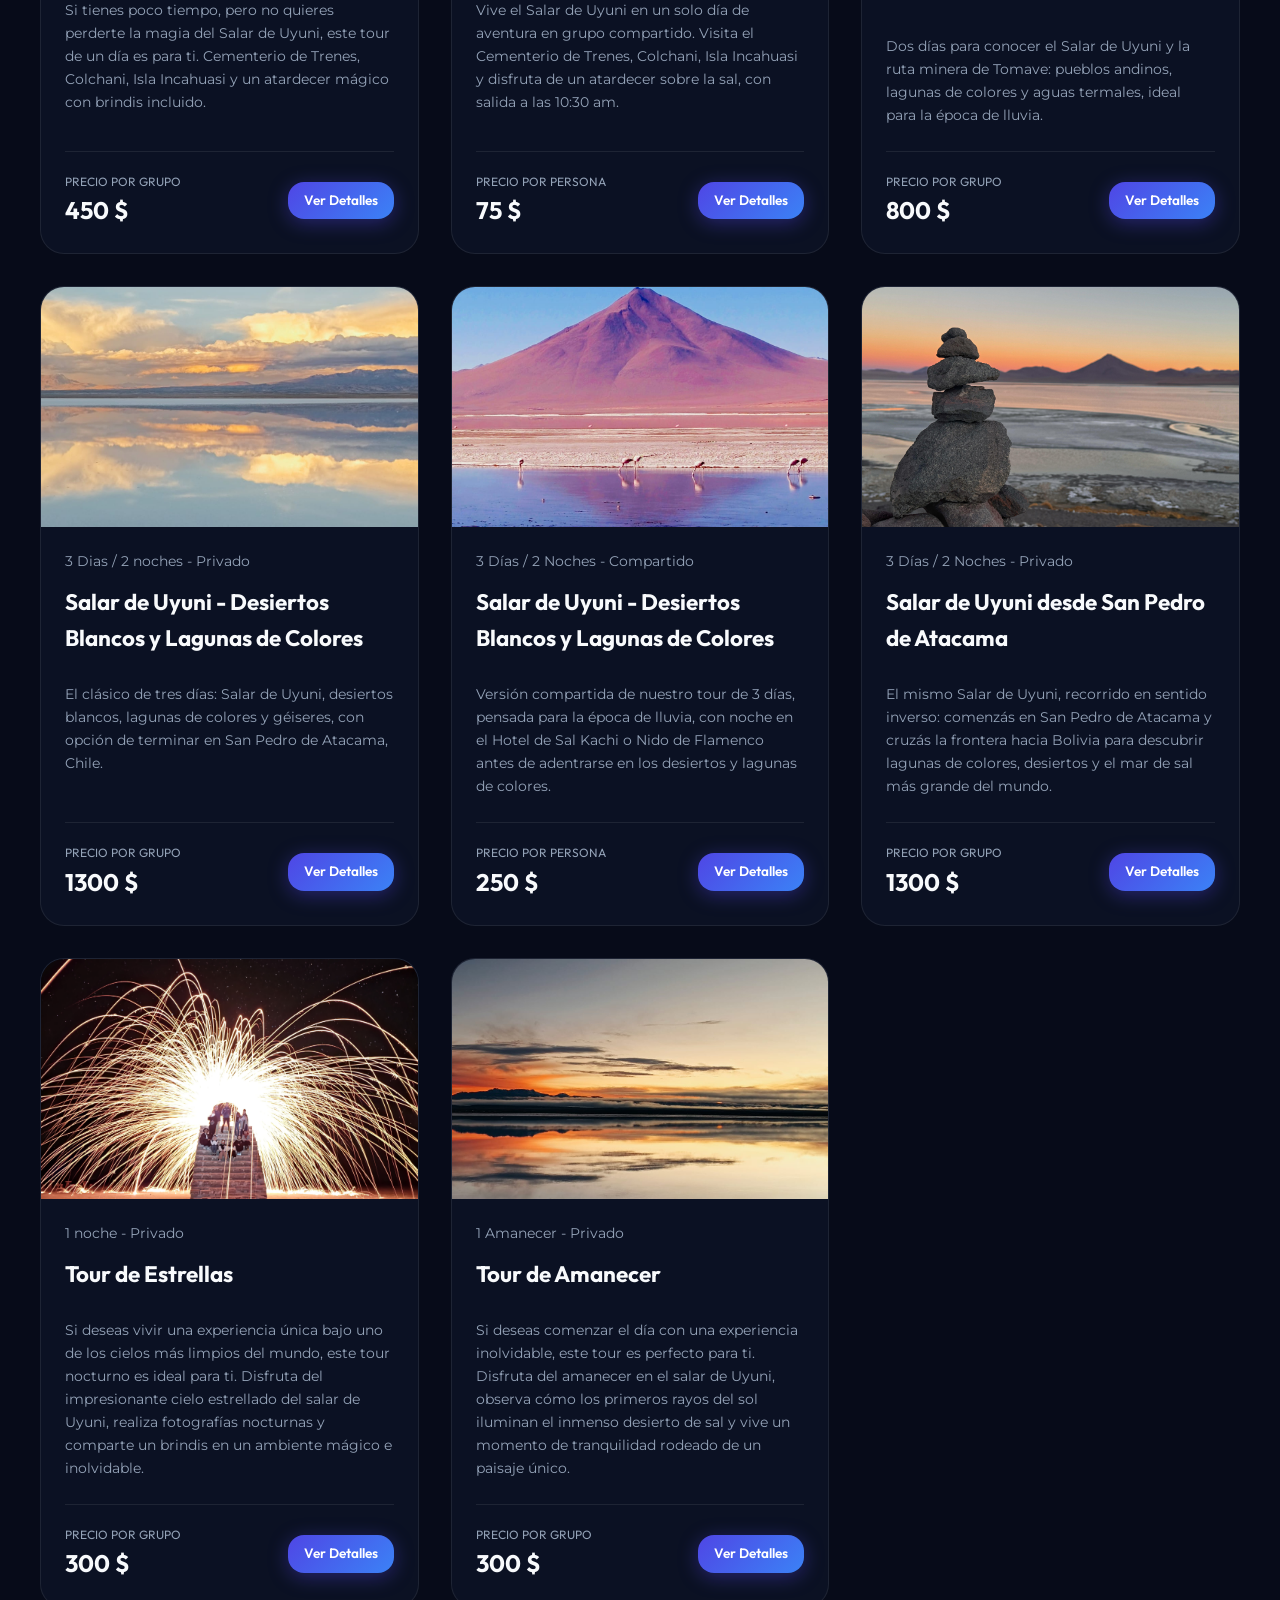
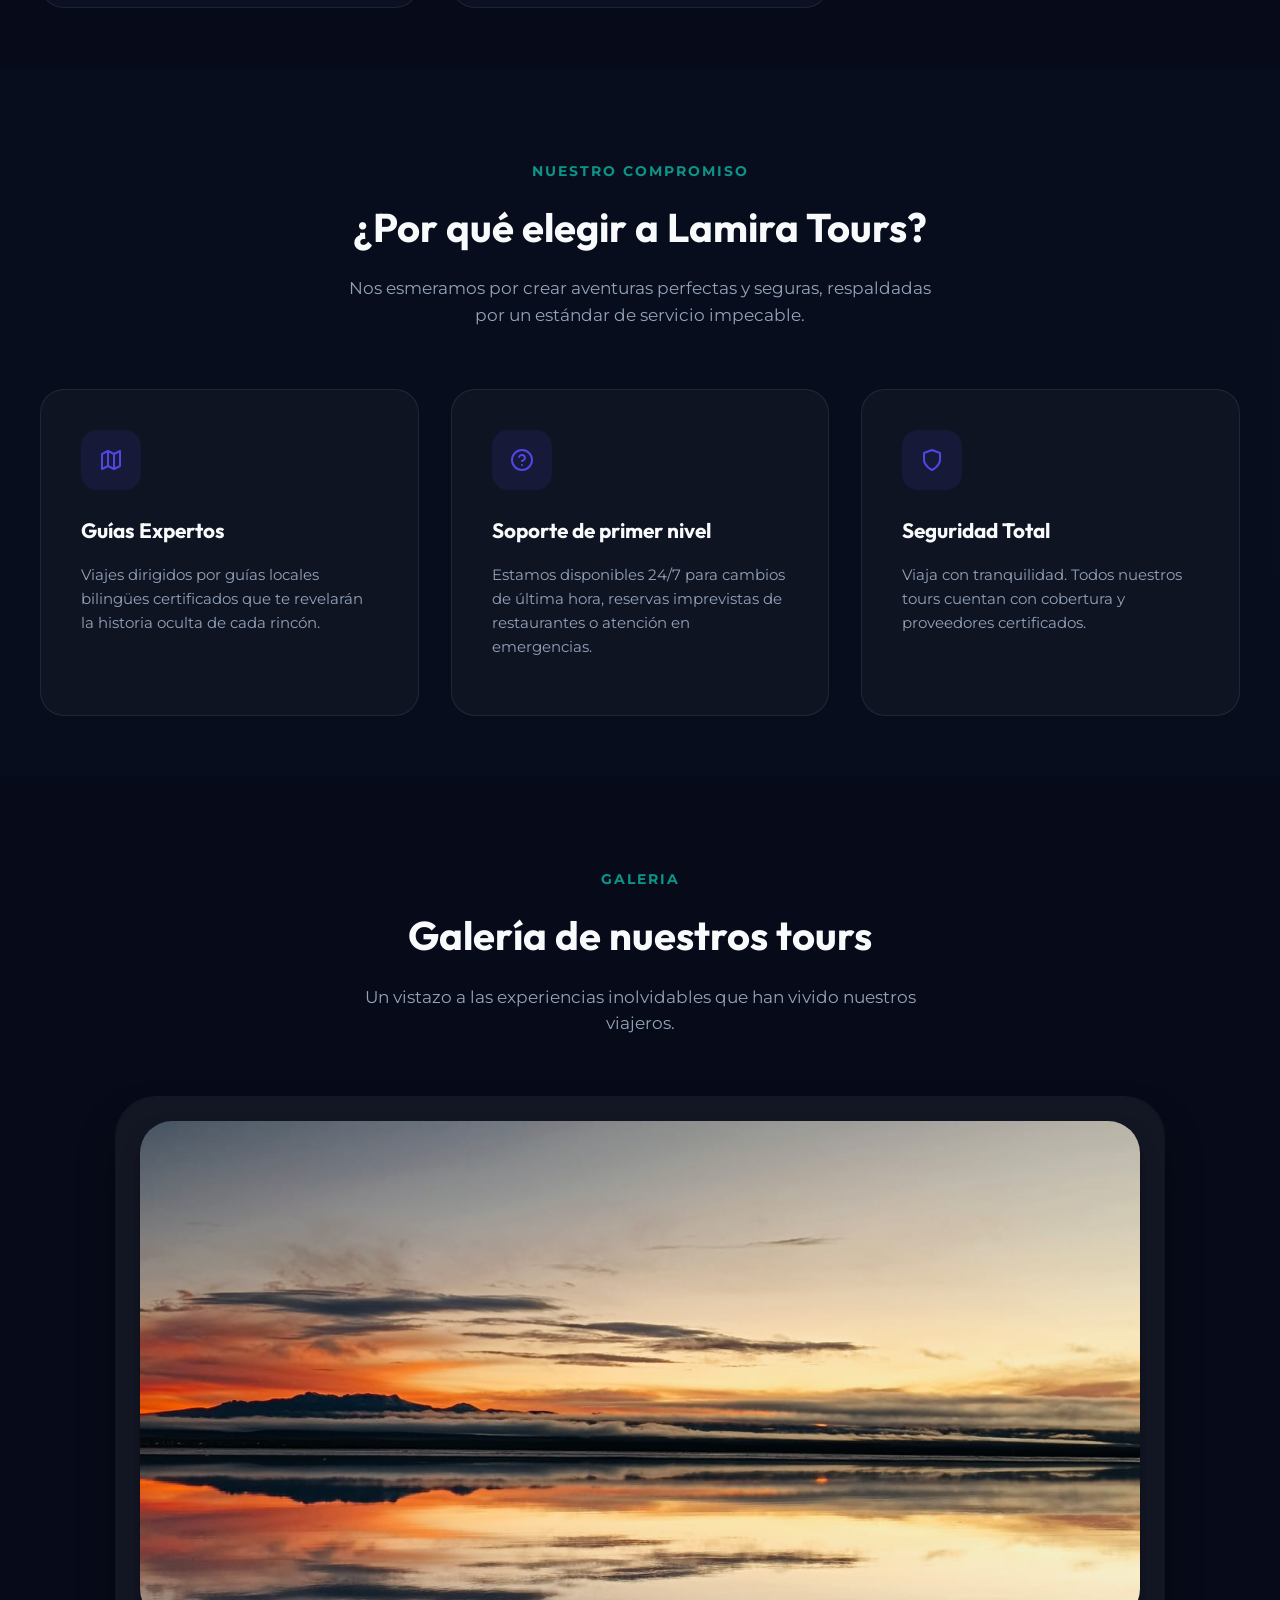
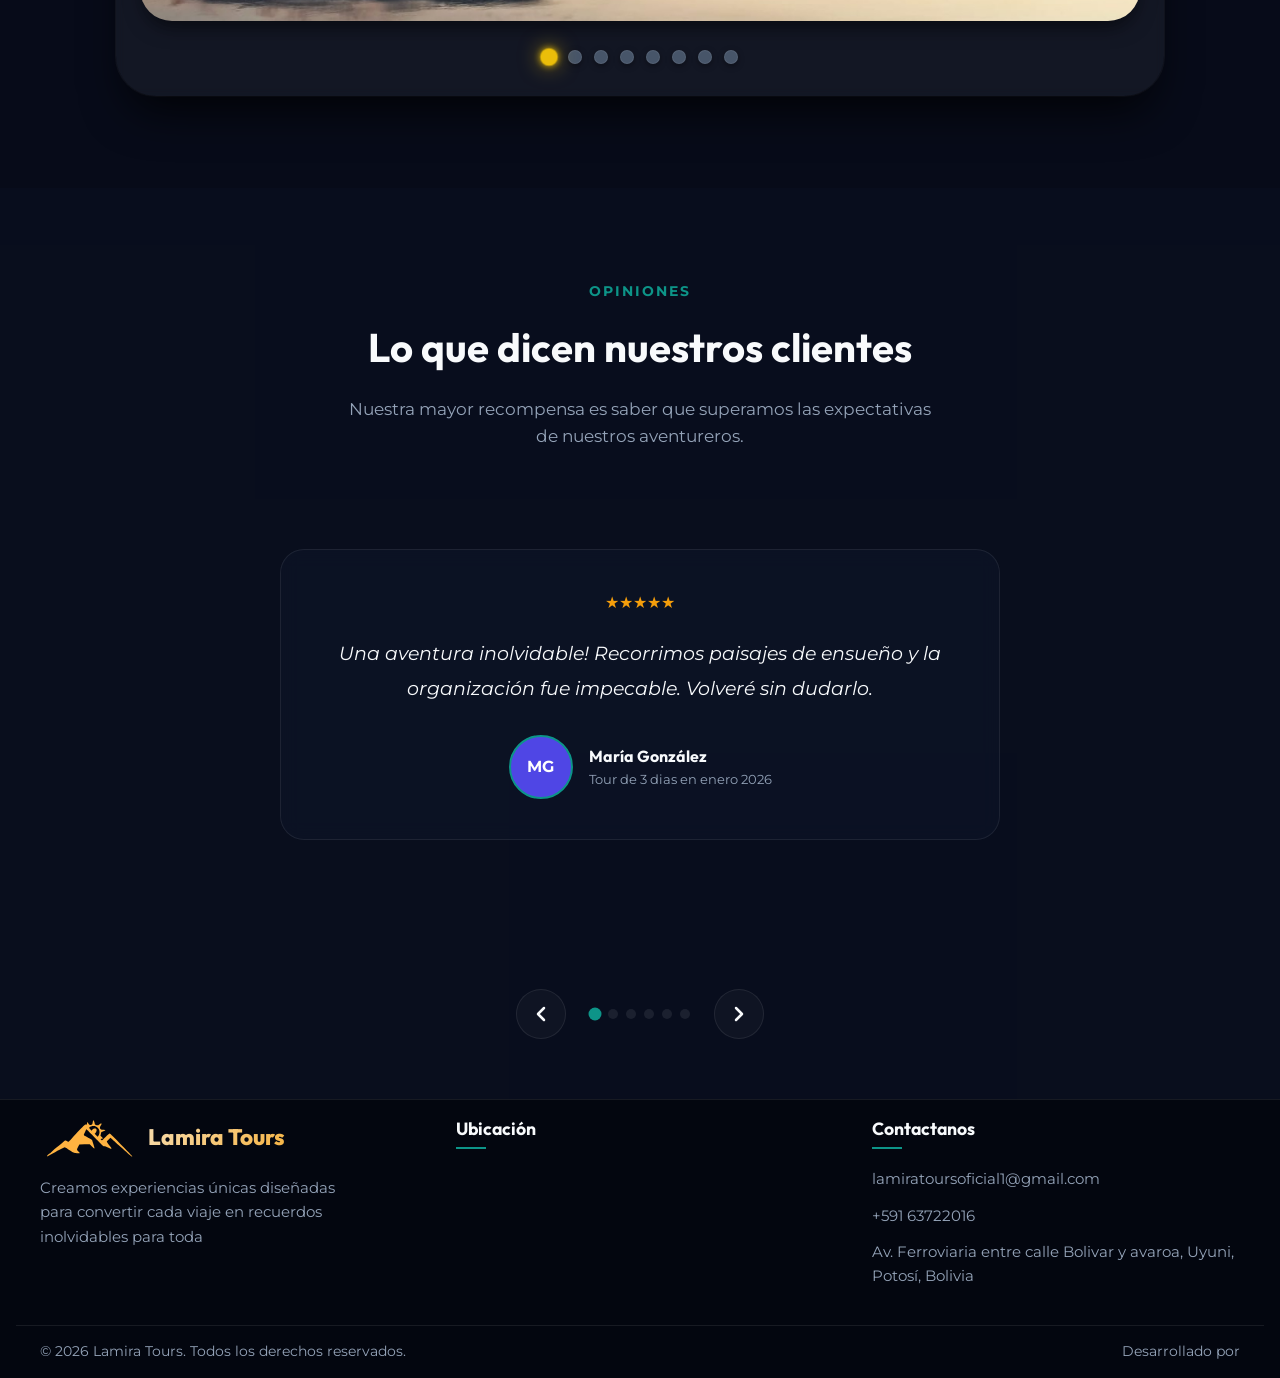
==== commit 64603ca5: "arreglando" ====
--- a/index.html
+++ b/index.html
@@ -100,10 +100,9 @@
                                     <span id="uyuni-1-private-price-lbl" class="price-lbl">precio</span>
                                     <span id="uyuni-1-private-price-val" class="price-val">900 Bs</span>
                                 </div>
-                                <a id="uyuni-1-private-cta" href="tour.html?tour=uyuni-1-dia-privado"
-                                    class="btn-premium btn-primary"
+                                <span id="uyuni-1-private-cta" class="btn-premium btn-primary"
                                     style="padding: 8px 16px; font-size: 0.85rem; text-decoration: none;">Ver
-                                    Detalles</a>
+                                    Detalles</span>
                             </div>
                         </div>
                     </a>
@@ -137,9 +136,9 @@
                                     <span id="uyuni-1-price-lbl" class="price-lbl">Desde</span>
                                     <span id="uyuni-1-price-val" class="price-val">200 Bs</span>
                                 </div>
-                                <a id="uyuni-1-cta" href="tour.html?tour=uyuni-1-dia" class="btn-premium btn-primary"
+                                <span id="uyuni-1-cta" class="btn-premium btn-primary"
                                     style="padding: 8px 16px; font-size: 0.85rem; text-decoration: none;">Ver
-                                    Detalles</a>
+                                    Detalles</span>
                             </div>
                         </div>
                     </a>
@@ -174,10 +173,9 @@
                                     <span id="uyuni-2-price-lbl" class="price-lbl">Desde</span>
                                     <span id="uyuni-2-price-val" class="price-val">600 Bs</span>
                                 </div>
-                                <a id="uyuni-2-cta" href="tour.html?tour=uyuni-2-dias-privado"
-                                    class="btn-premium btn-primary"
+                                <span id="uyuni-2-cta" class="btn-premium btn-primary"
                                     style="padding: 8px 16px; font-size: 0.85rem; text-decoration: none;">Ver
-                                    Detalles</a>
+                                    Detalles</span>
                             </div>
                         </div>
                     </a>
@@ -215,10 +213,9 @@
                                     <span id="uyuni-3-private-price-lbl" class="price-lbl">Desde</span>
                                     <span id="uyuni-3-private-price-val" class="price-val">900 Bs</span>
                                 </div>
-                                <a id="uyuni-3-private-cta" href="tour.html?tour=uyuni-3-dia-privado"
-                                    class="btn-premium btn-primary"
+                                <span id="uyuni-3-private-cta" class="btn-premium btn-primary"
                                     style="padding: 8px 16px; font-size: 0.85rem; text-decoration: none;">Ver
-                                    Detalles</a>
+                                    Detalles</span>
                             </div>
                         </div>
                     </a>
@@ -252,9 +249,9 @@
                                     <span id="uyuni-3-price-lbl" class="price-lbl">Desde</span>
                                     <span id="uyuni-3-price-val" class="price-val">900 Bs</span>
                                 </div>
-                                <a id="uyuni-3-cta" href="tour.html?tour=uyuni-3-dias" class="btn-premium btn-primary"
+                                <span id="uyuni-3-cta" class="btn-premium btn-primary"
                                     style="padding: 8px 16px; font-size: 0.85rem; text-decoration: none;">Ver
-                                    Detalles</a>
+                                    Detalles</span>
                             </div>
                         </div>
                     </a>
@@ -293,10 +290,9 @@
                                     <span id="uyuni-san-pedro-3-price-lbl" class="price-lbl">Desde</span>
                                     <span id="uyuni-san-pedro-3-price-val" class="price-val">900 Bs</span>
                                 </div>
-                                <a id="uyuni-san-pedro-3-cta" href="tour.html?tour=uyuni-san-pedro-3-dias"
-                                    class="btn-premium btn-primary"
+                                <span id="uyuni-san-pedro-3-cta" class="btn-premium btn-primary"
                                     style="padding: 8px 16px; font-size: 0.85rem; text-decoration: none;">Ver
-                                    Detalles</a>
+                                    Detalles</span>
                             </div>
                         </div>
                     </a>
@@ -334,10 +330,9 @@
                                     <span id="uyuni-estrellas-price-lbl" class="price-lbl">Desde</span>
                                     <span id="uyuni-estrellas-price-val" class="price-val">900 Bs</span>
                                 </div>
-                                <a id="uyuni-estrellas-cta" href="tour.html?tour=uyuni-estrellas"
-                                    class="btn-premium btn-primary"
+                                <span id="uyuni-estrellas-cta" class="btn-premium btn-primary"
                                     style="padding: 8px 16px; font-size: 0.85rem; text-decoration: none;">Ver
-                                    Detalles</a>
+                                    Detalles</span>
                             </div>
                         </div>
                     </a>
@@ -375,10 +370,9 @@
                                     <span id="uyuni-amanecer-price-lbl" class="price-lbl">Desde</span>
                                     <span id="uyuni-amanecer-price-val" class="price-val">900 Bs</span>
                                 </div>
-                                <a id="uyuni-amanecer-cta" href="tour.html?tour=uyuni-amanecer"
-                                    class="btn-premium btn-primary"
+                                <span id="uyuni-amanecer-cta" class="btn-premium btn-primary"
                                     style="padding: 8px 16px; font-size: 0.85rem; text-decoration: none;">Ver
-                                    Detalles</a>
+                                    Detalles</span>
                             </div>
                         </div>
                     </a>
--- a/turismo-style.css
+++ b/turismo-style.css
@@ -403,6 +403,15 @@
     position: relative;
     display: flex;
     flex-direction: column;
+}
+
+.destination-card > a {
+    display: flex;
+    flex-direction: column;
+    height: 100%;
+    width: 100%;
+    color: inherit;
+    text-decoration: none;
 }
 
 .destination-card:hover {
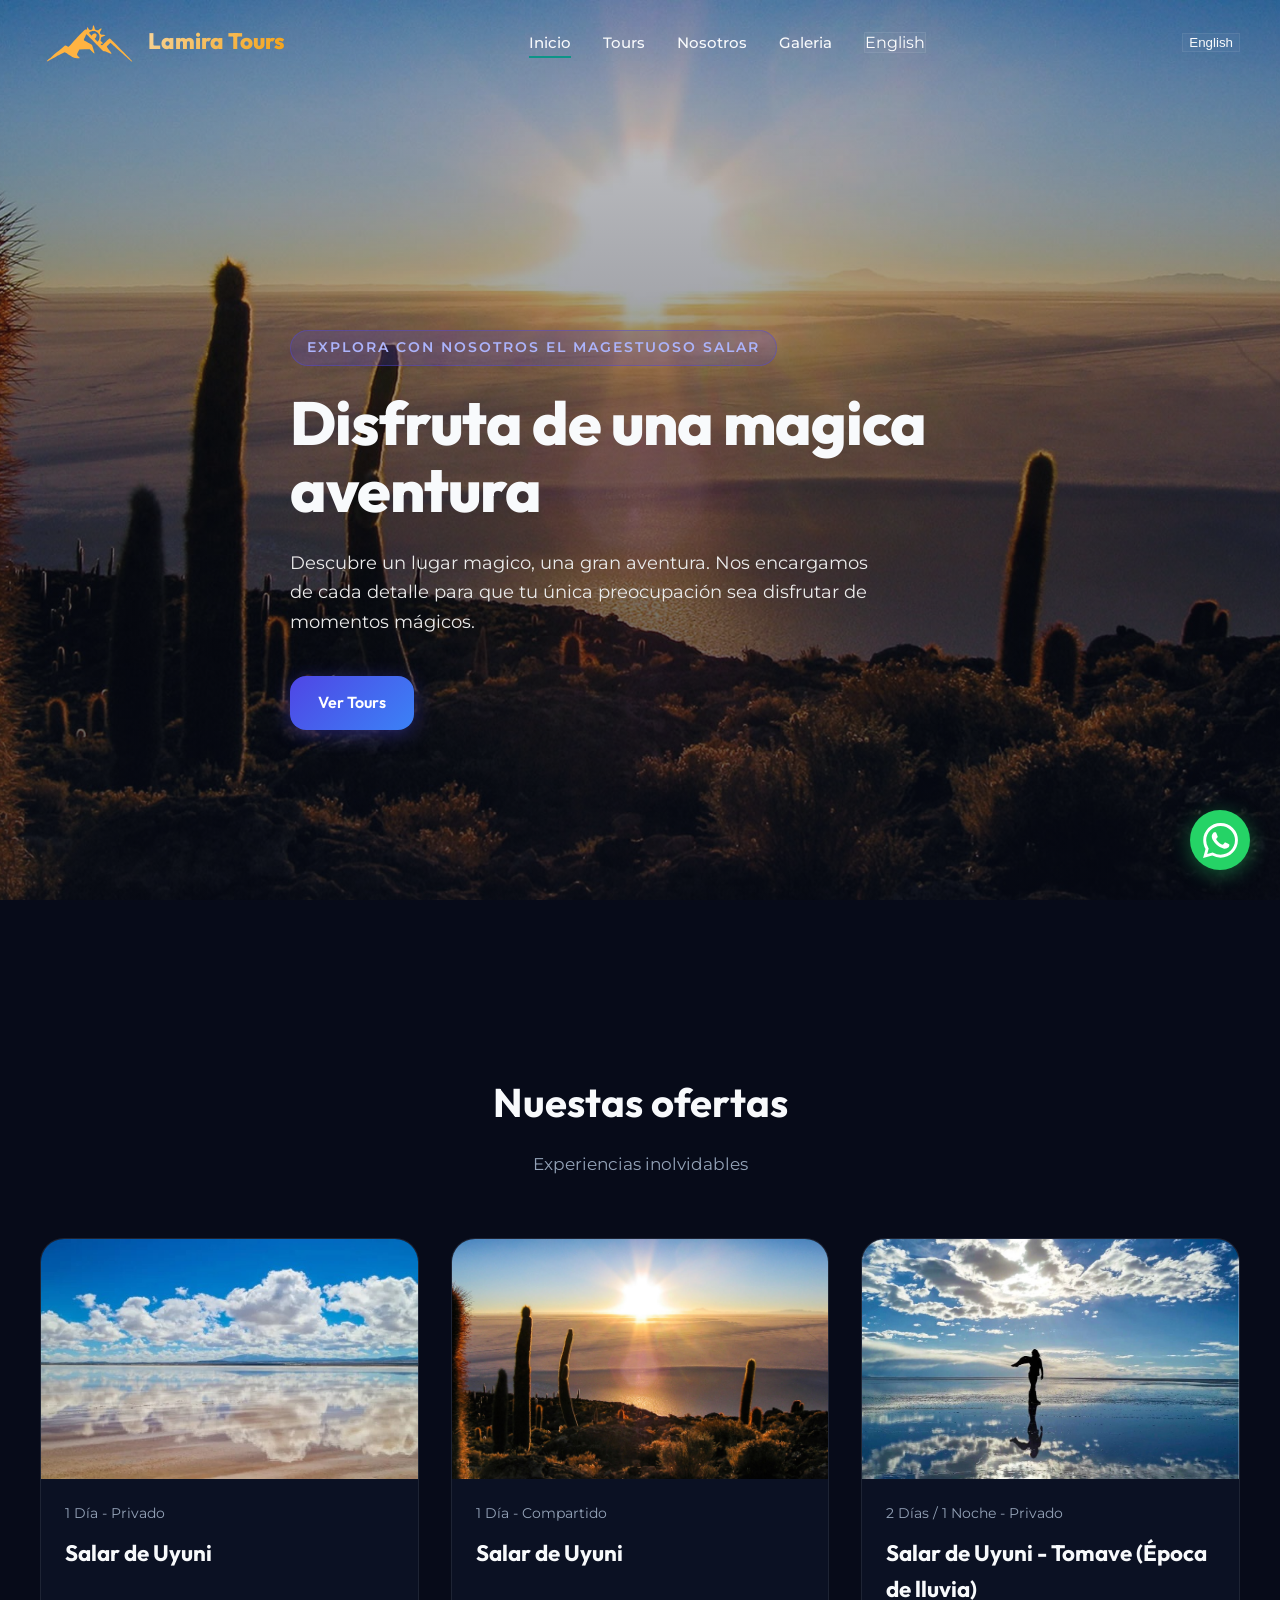
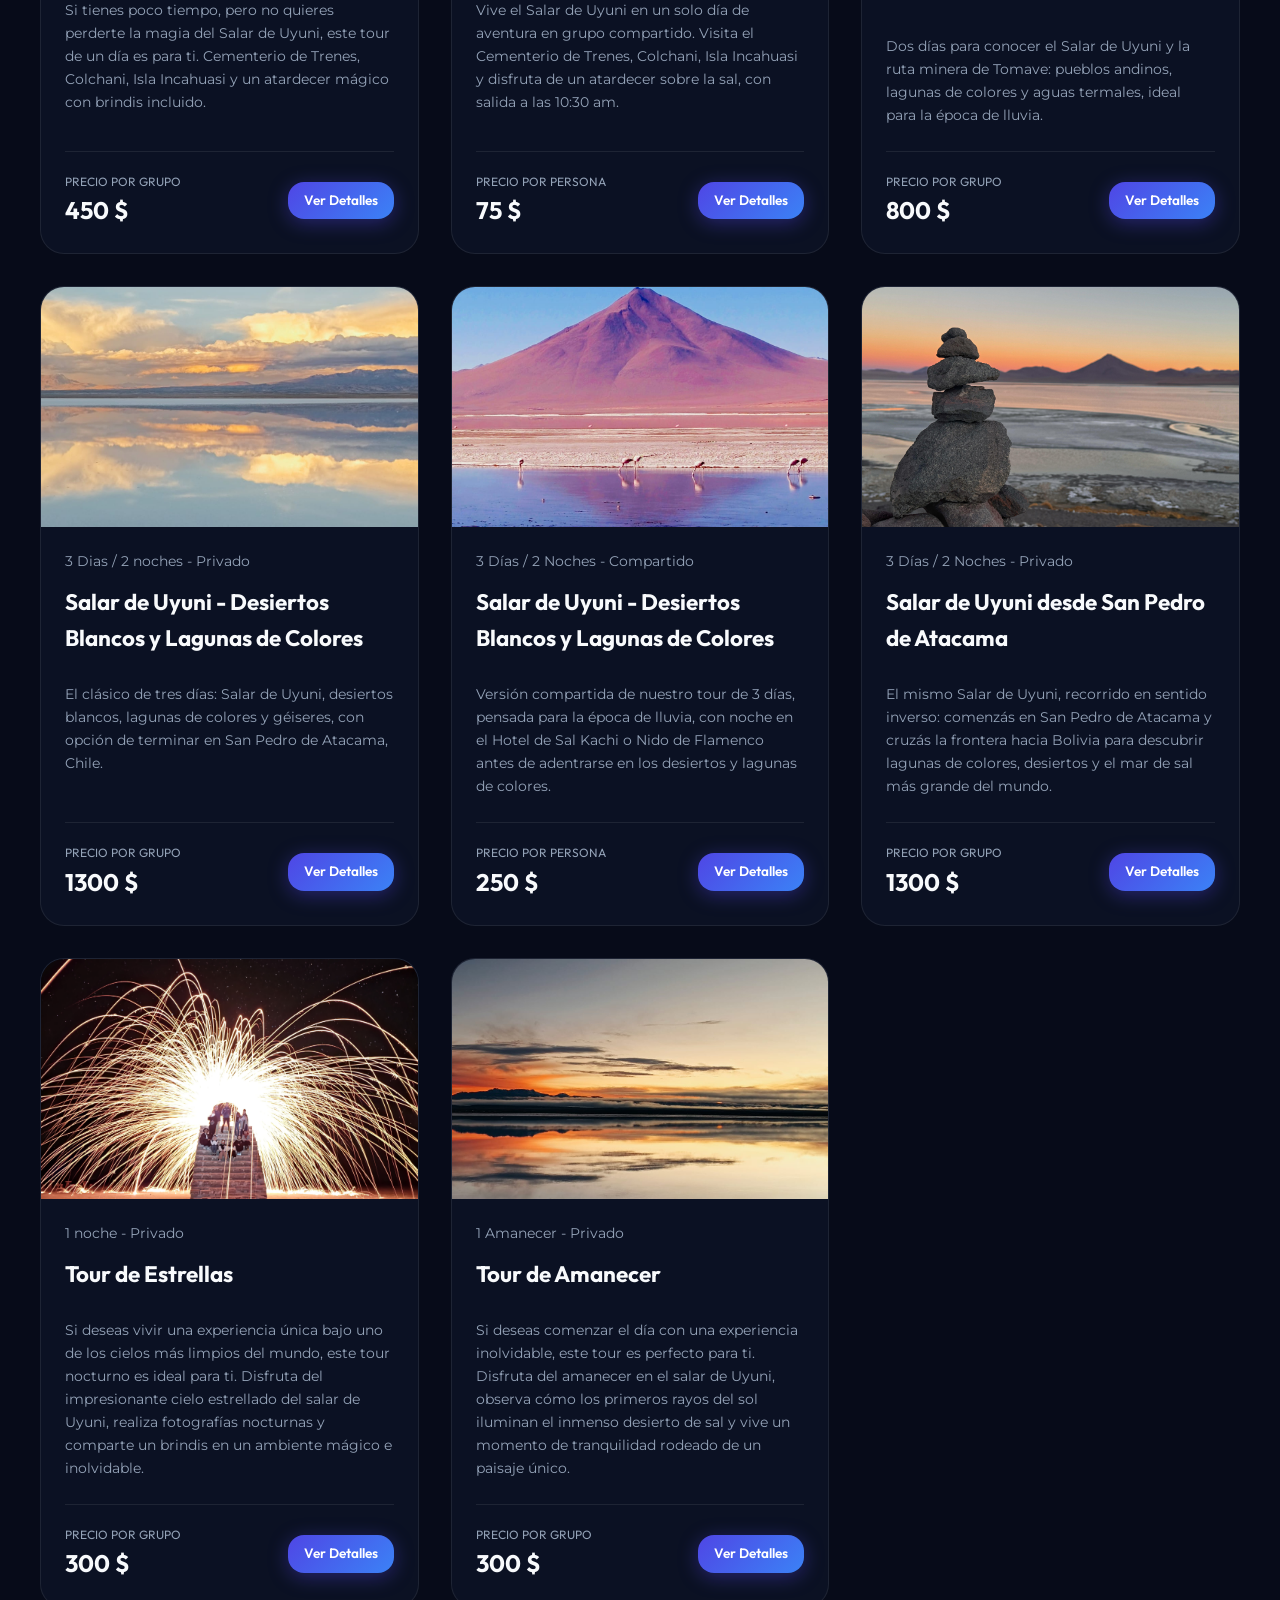
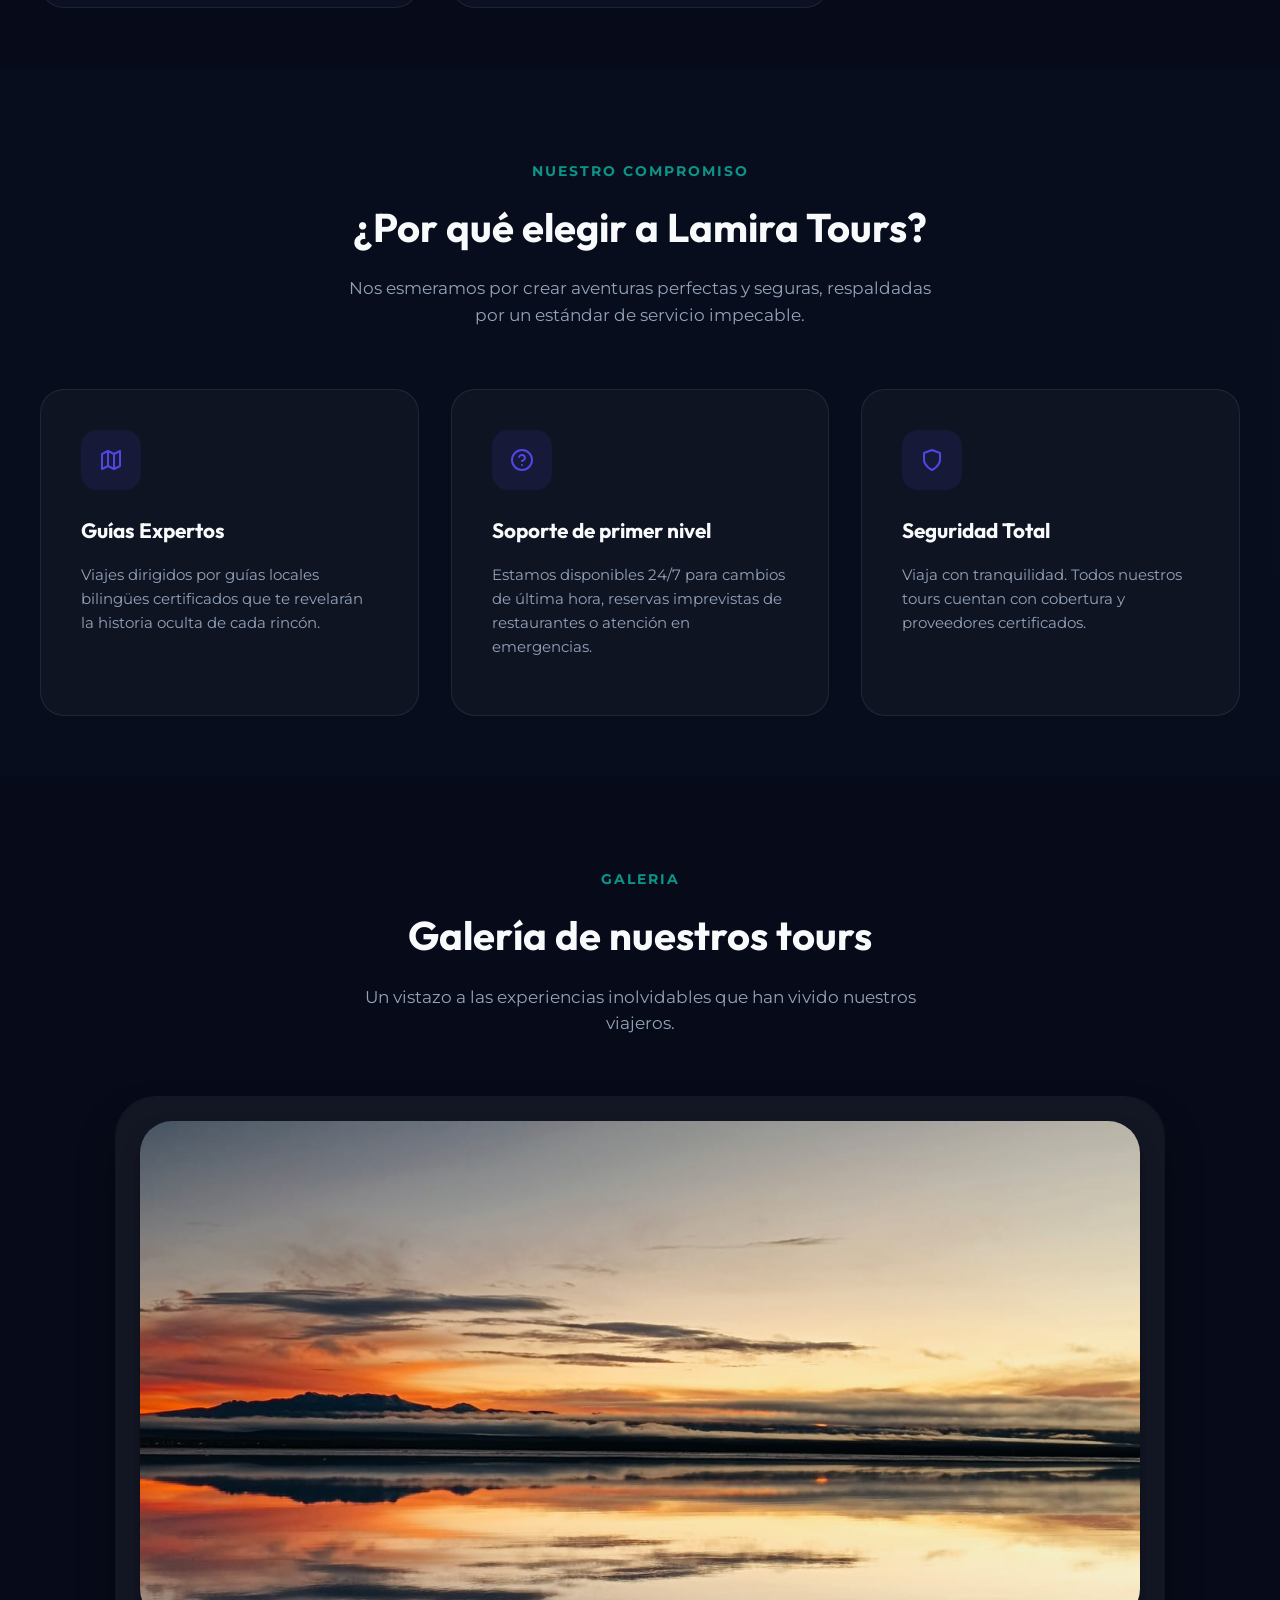
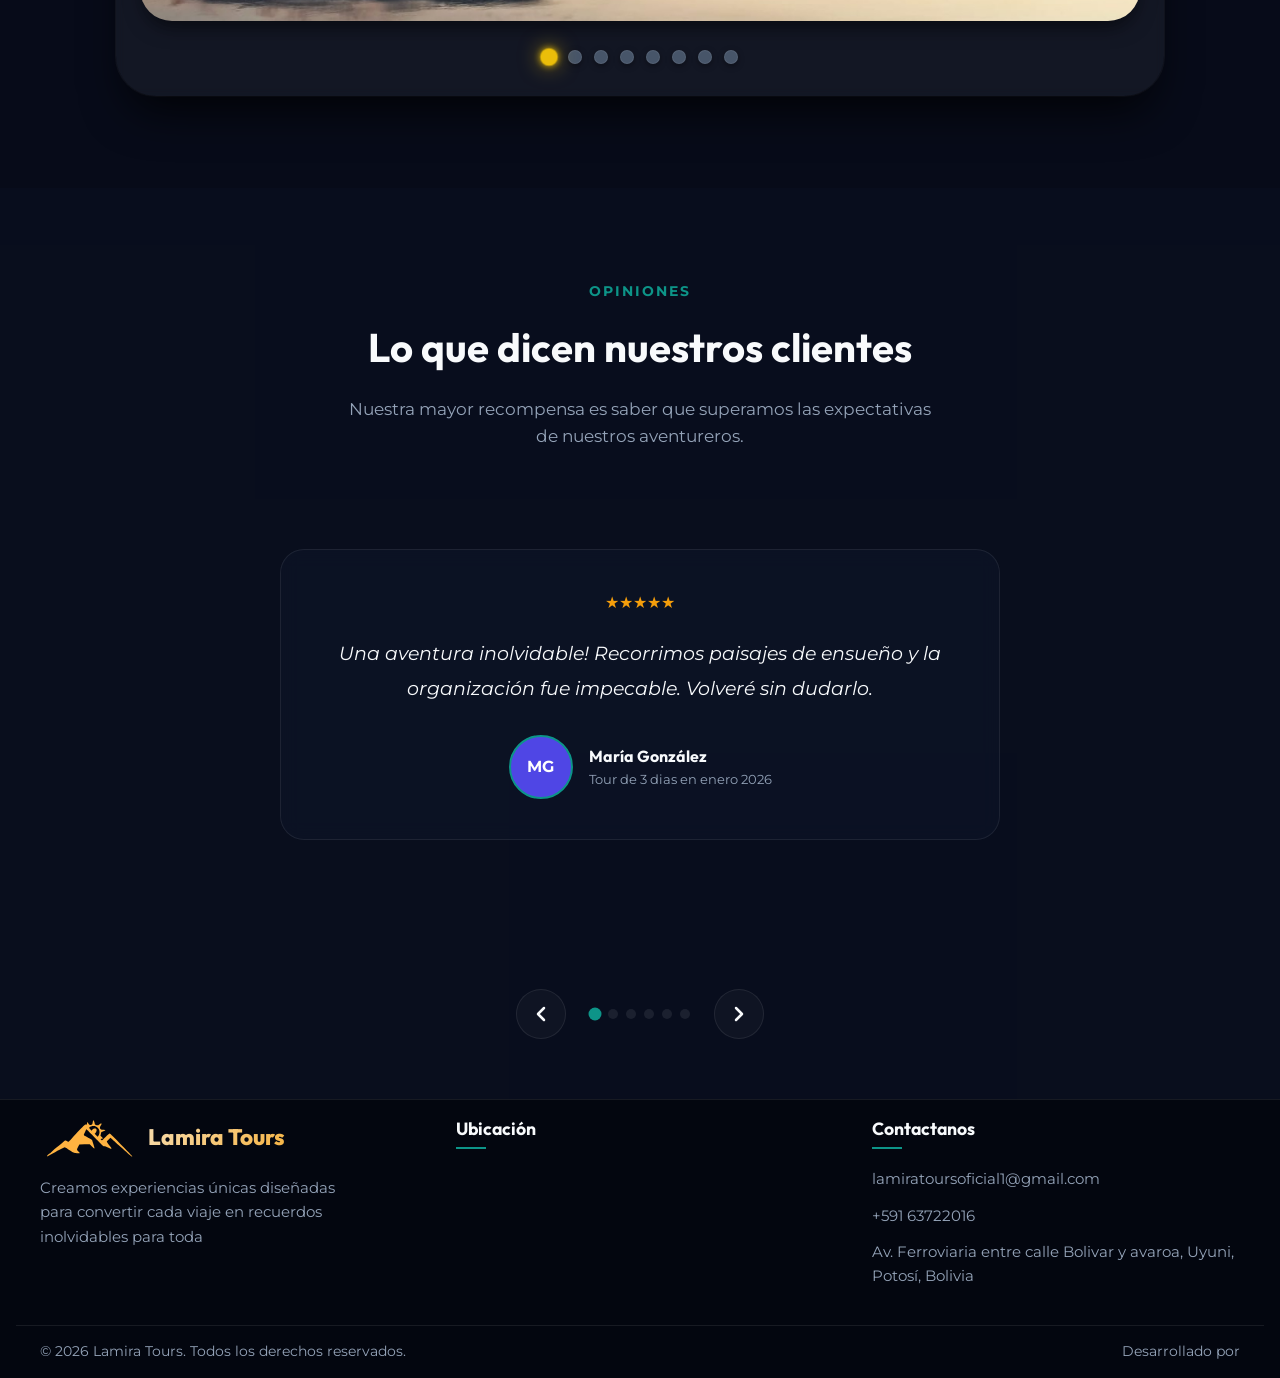
==== commit 9b49a333: "final" ====
--- a/index.html
+++ b/index.html
@@ -27,11 +27,17 @@
                     <li><a id="nav-tours" href="#destinos">Tours</a></li>
                     <li><a id="nav-about" href="#nosotros">Nosotros</a></li>
                     <li><a id="nav-contact" href="#galeria">Galeria</a></li>
+                    <li><span id="lang-toggle-mobile" class="lang-toggle btn-secondary"
+                            style="color:white;">English</span></li>
+
+                    <!-- <li class="mobile-lang-item">
+                        <button id="lang-toggle-mobile" class="lang-toggle btn-secondary">English</button>
+                    </li> -->
                 </ul>
             </nav>
 
             <div class="nav-cta">
-                <button id="lang-toggle" class="btn-secondary" style="margin-left:12px;">Ingles</button>
+                <button id="lang-toggle" class="lang-toggle btn-secondary" style="margin-left:12px;">English</button>
             </div>
 
             <button class="menu-toggle" aria-label="Abrir Menú">
--- a/turismo-style.css
+++ b/turismo-style.css
@@ -208,6 +208,10 @@
 .nav-links a:hover::after,
 .nav-links a.active::after {
     width: 100%;
+}
+
+.mobile-lang-item {
+    display: none;
 }
 
 .nav-cta {
@@ -997,6 +1001,20 @@
 
     .nav-cta {
         display: none;
+    }
+
+    .mobile-lang-item {
+        display: block;
+        margin-top: 10px;
+        width: 100%;
+    }
+
+    .mobile-lang-item .lang-toggle {
+        width: 100%;
+        padding: 12px 20px;
+        margin-left: 0 !important;
+        text-align: center;
+        justify-content: center;
     }
 
     .destinations-grid,
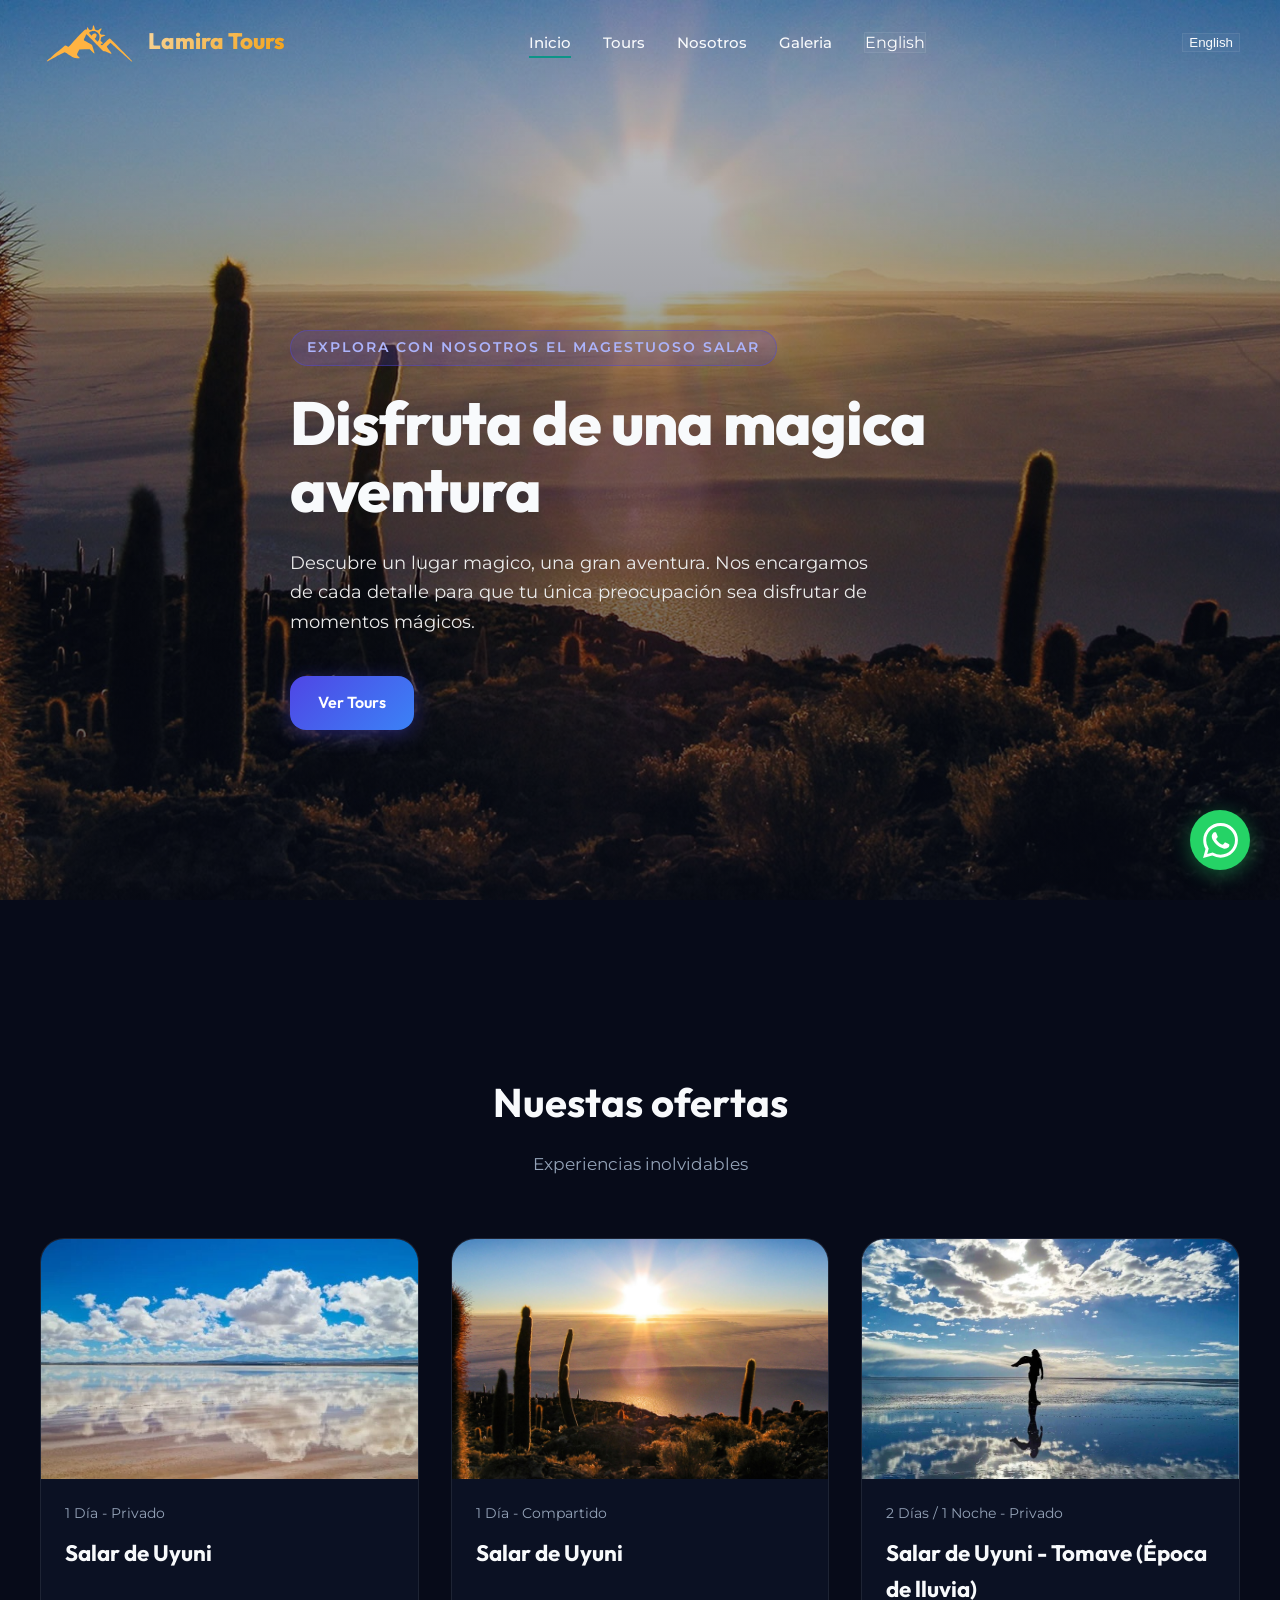
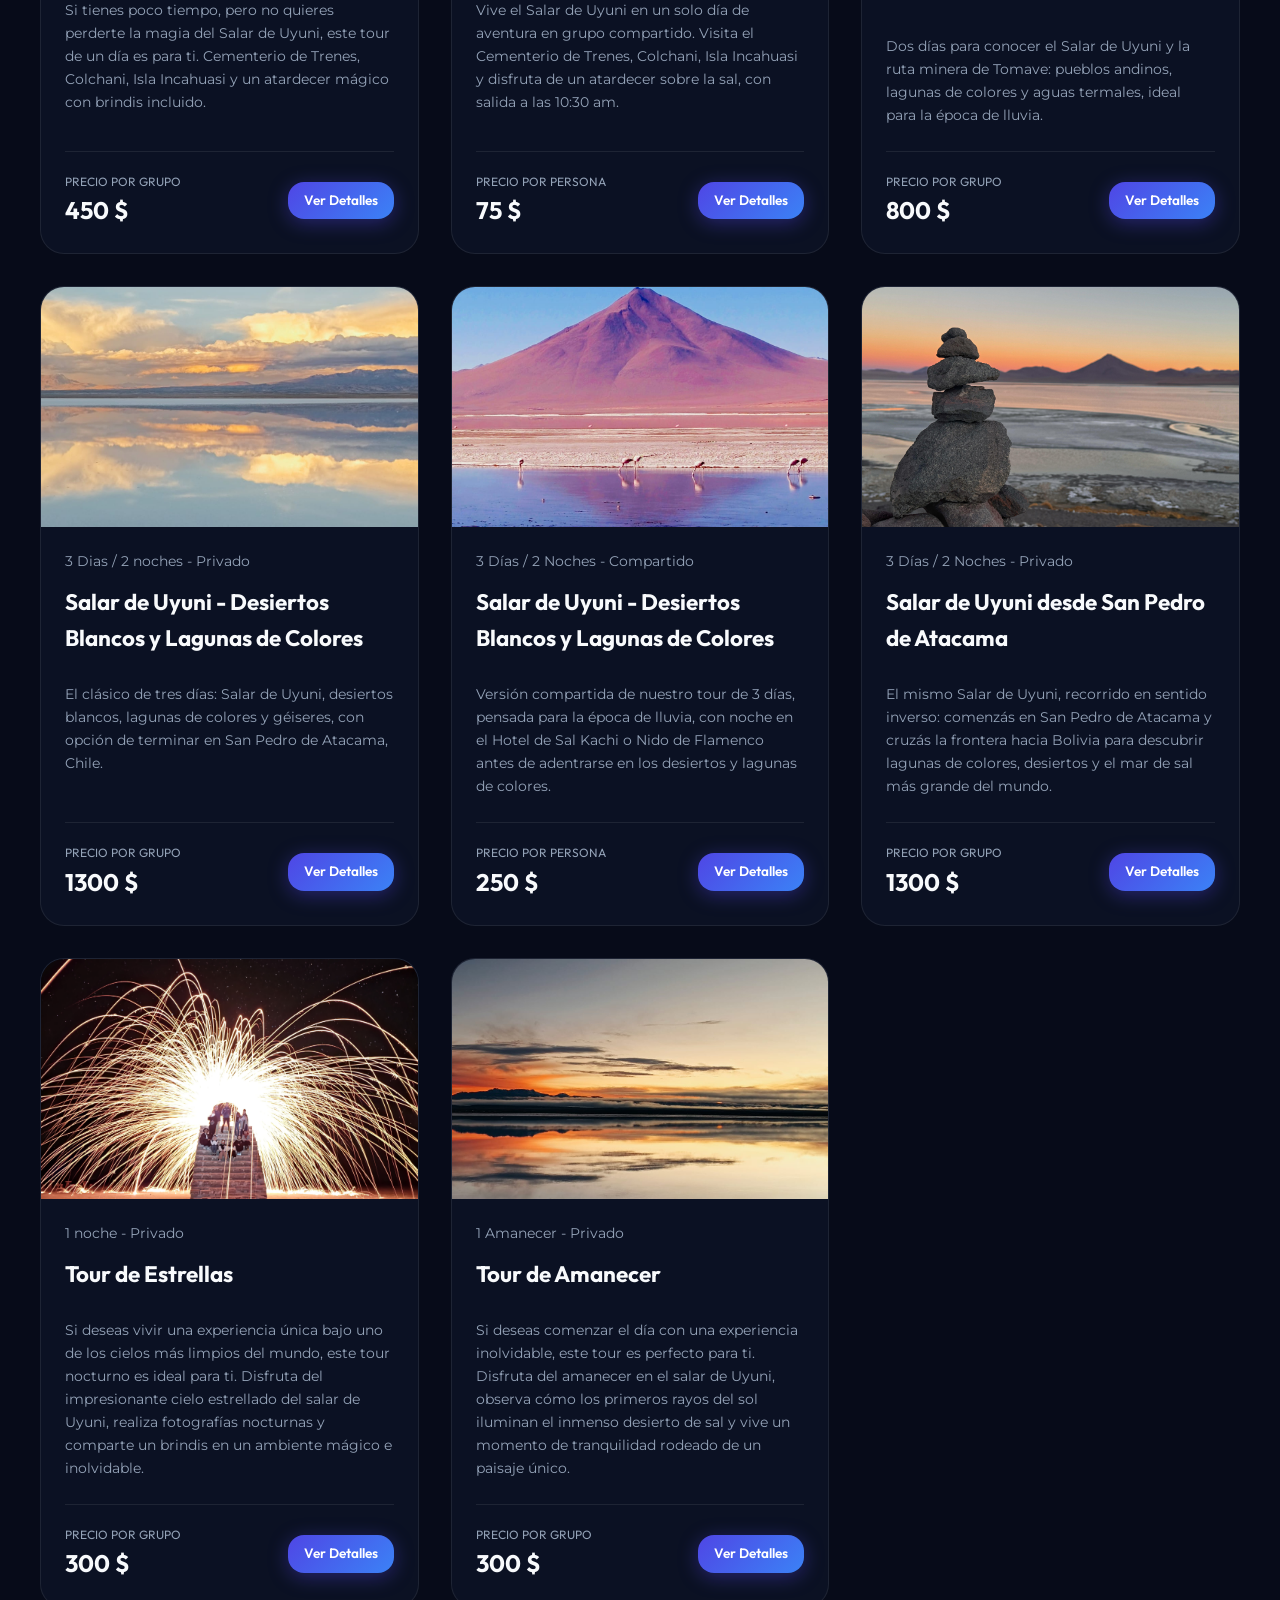
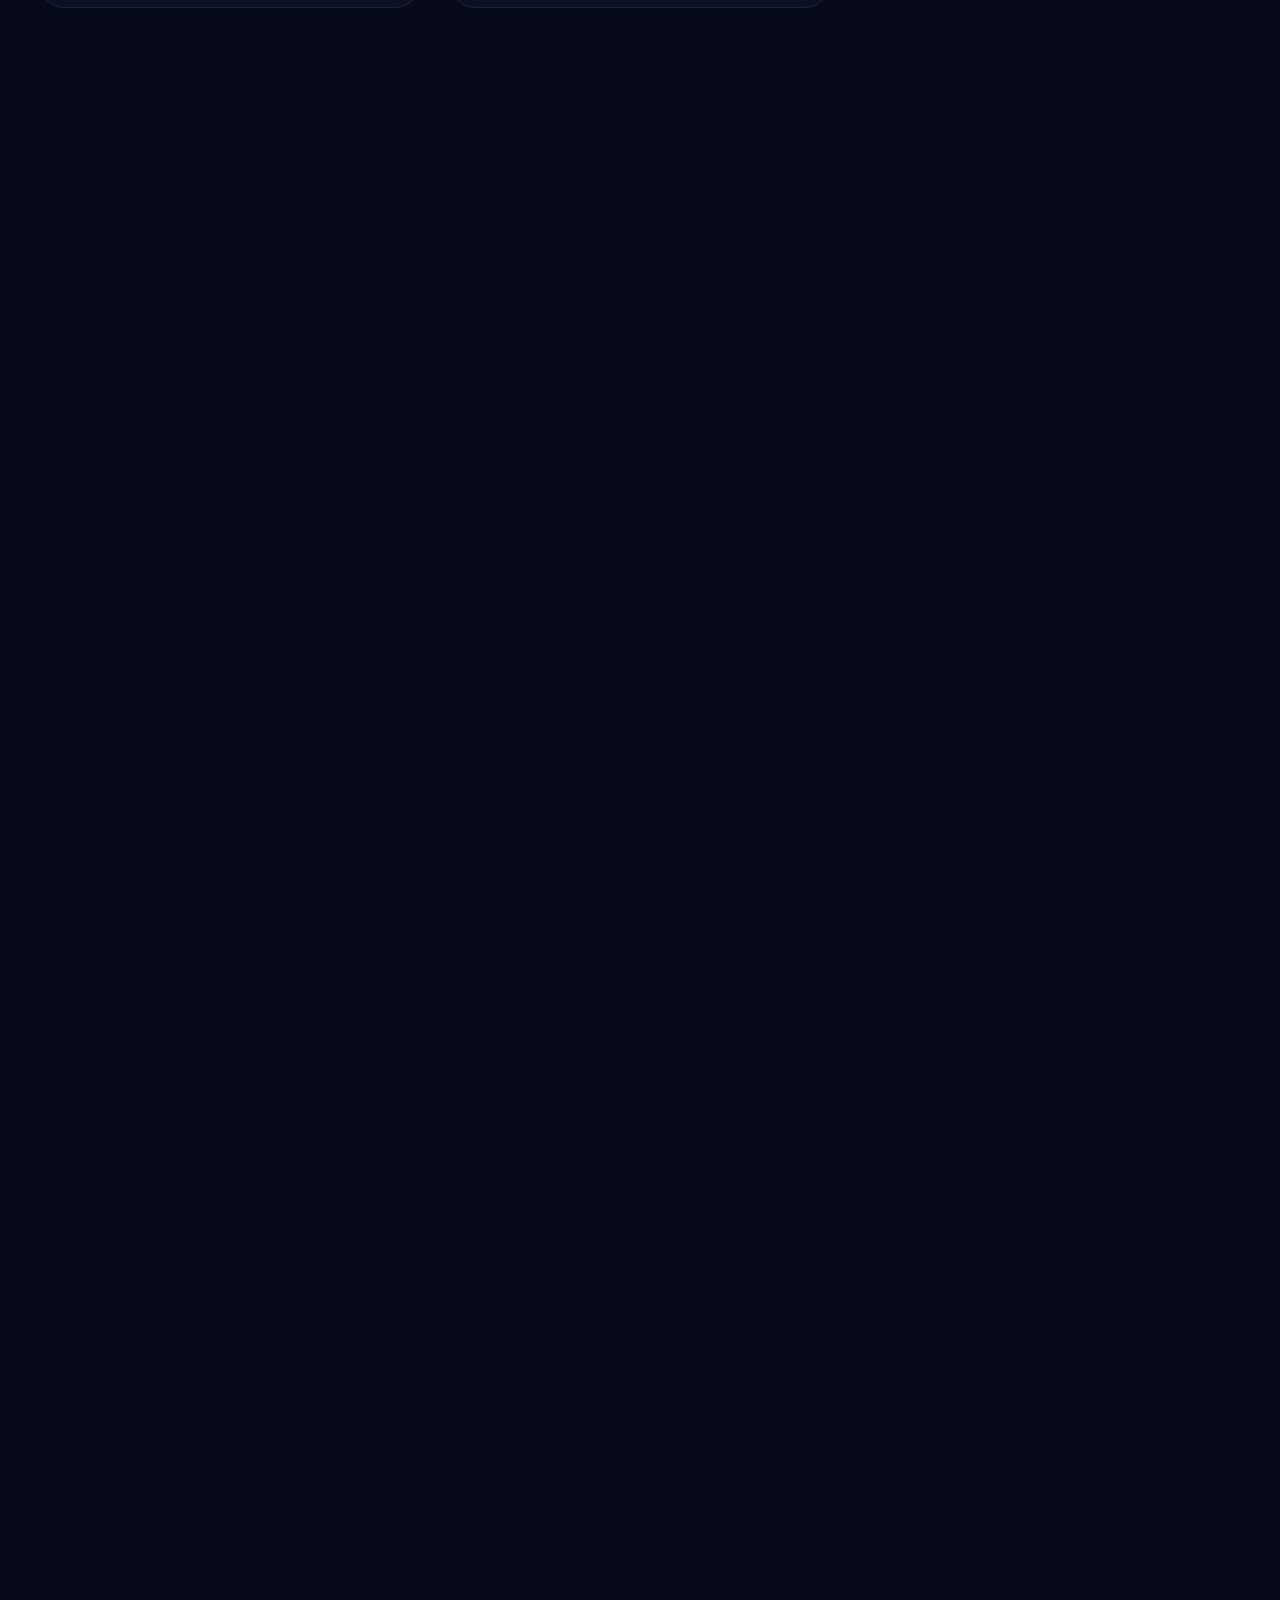
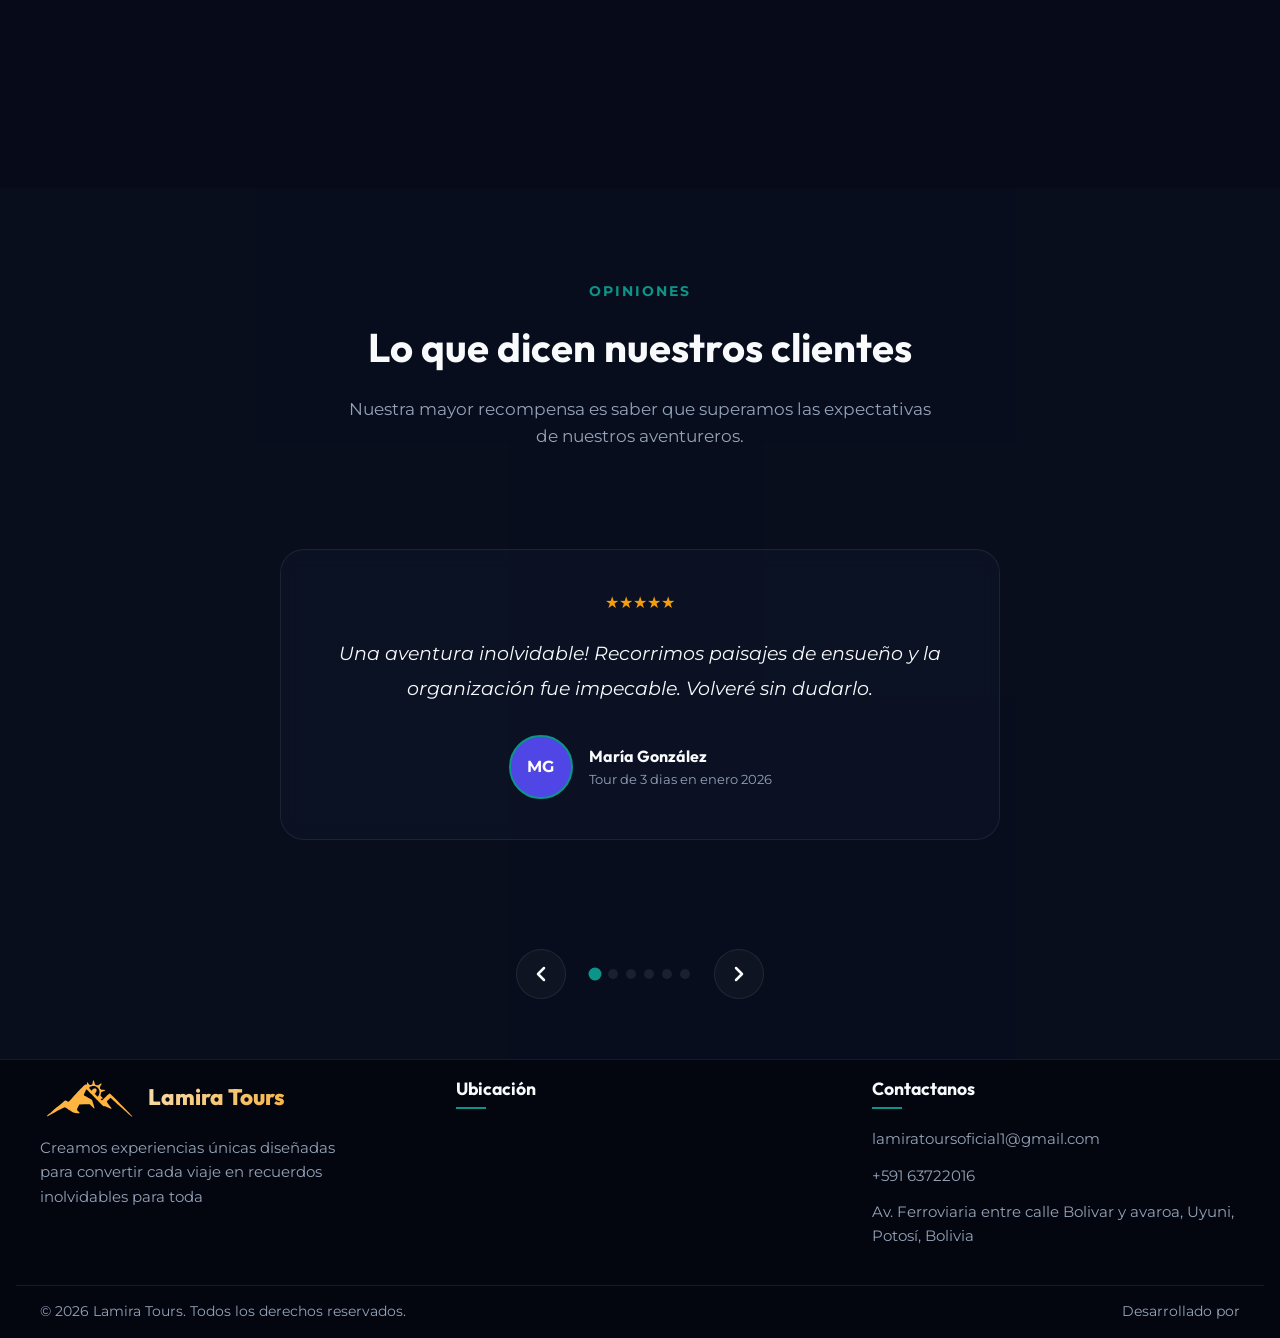
==== commit c0001719: "comentarios" ====
--- a/index.html
+++ b/index.html
@@ -11,13 +11,13 @@
     <link rel="icon" href="./assets/images/logo.svg" type="image/x-icon">
 </head>
 
-<body class="turismo-template-body">
+<body class="turismo-template-body tour-detail-page">
 
     <!-- Cabecera / Navbar -->
-    <header class="turismo-header">
+    <header class="turismo-header scrolled">
         <div class="turismo-container nav-container">
             <a href="#" class="logo" id="main-logo">
-                <img src="./assets/images/logo.svg" class="logo_img" alt="">
+                <img src="./assets/images/logo.svg" class="logo_img" alt="Lamira Tours Logo">
                 Lamira Tours
             </a>
 
--- a/turismo-style.css
+++ b/turismo-style.css
@@ -409,7 +409,7 @@
     flex-direction: column;
 }
 
-.destination-card > a {
+.destination-card>a {
     display: flex;
     flex-direction: column;
     height: 100%;
@@ -719,7 +719,6 @@
     justify-content: center;
     align-items: center;
     gap: 24px;
-    margin-top: 40px;
 }
 
 .slider-arrow {
@@ -1832,7 +1831,7 @@
     }
 
     .tour-features-grid {
-        grid-template-columns: repeat(2, 1fr);
+        grid-template-columns: repeat(1, 1fr);
         margin-top: 0;
         margin-bottom: 30px;
         gap: 12px;
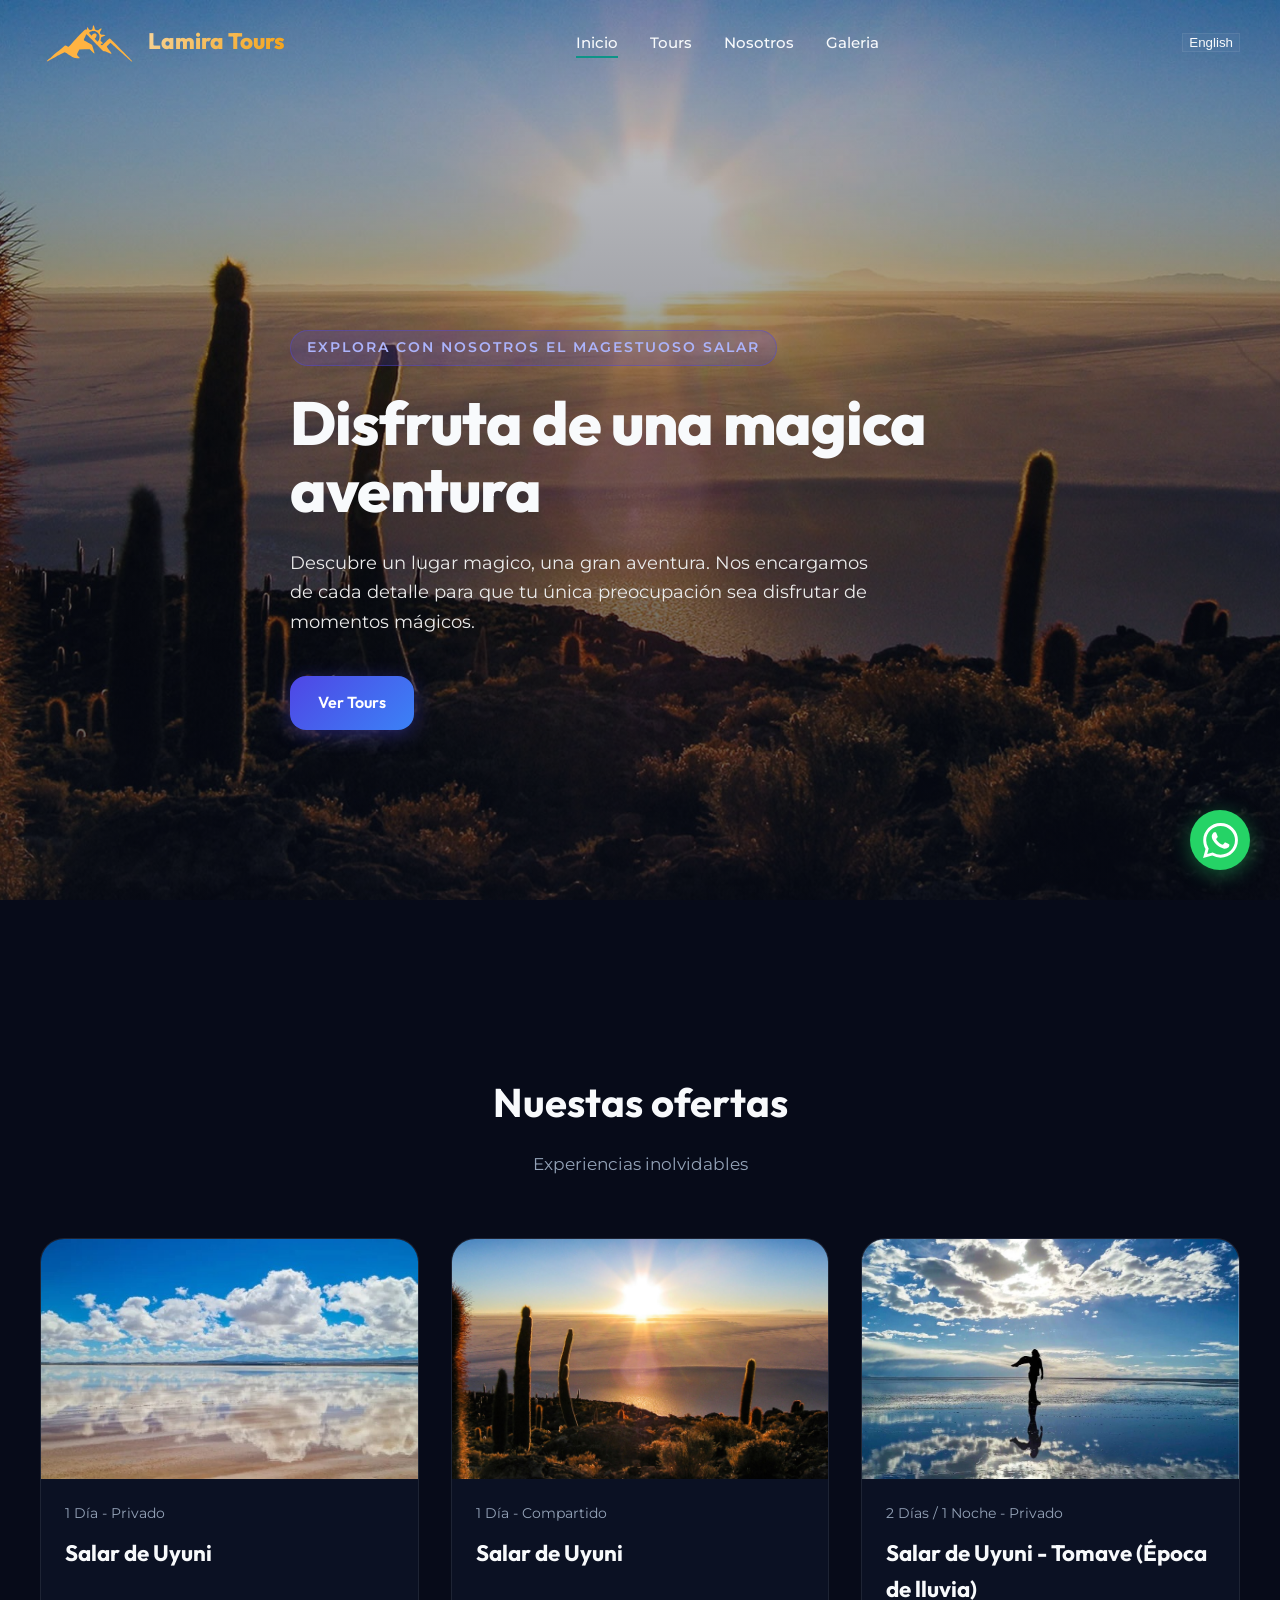
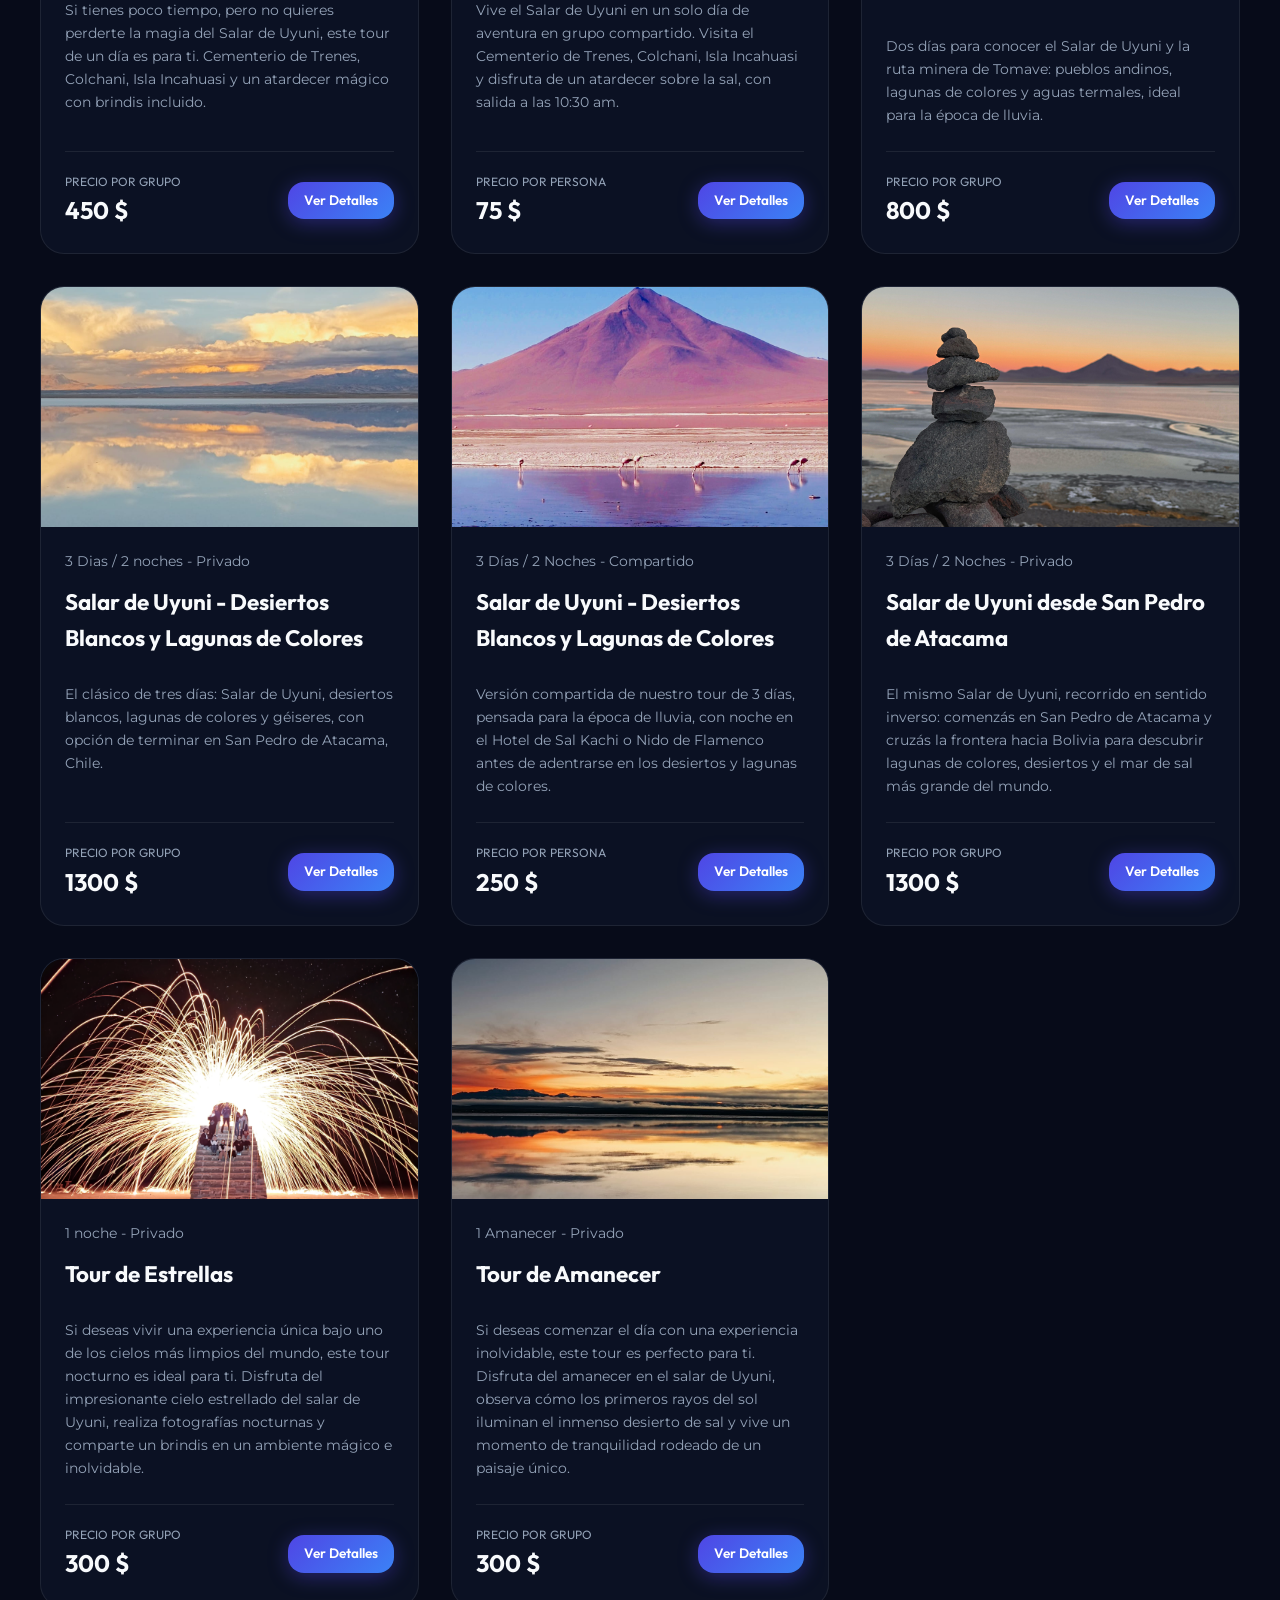
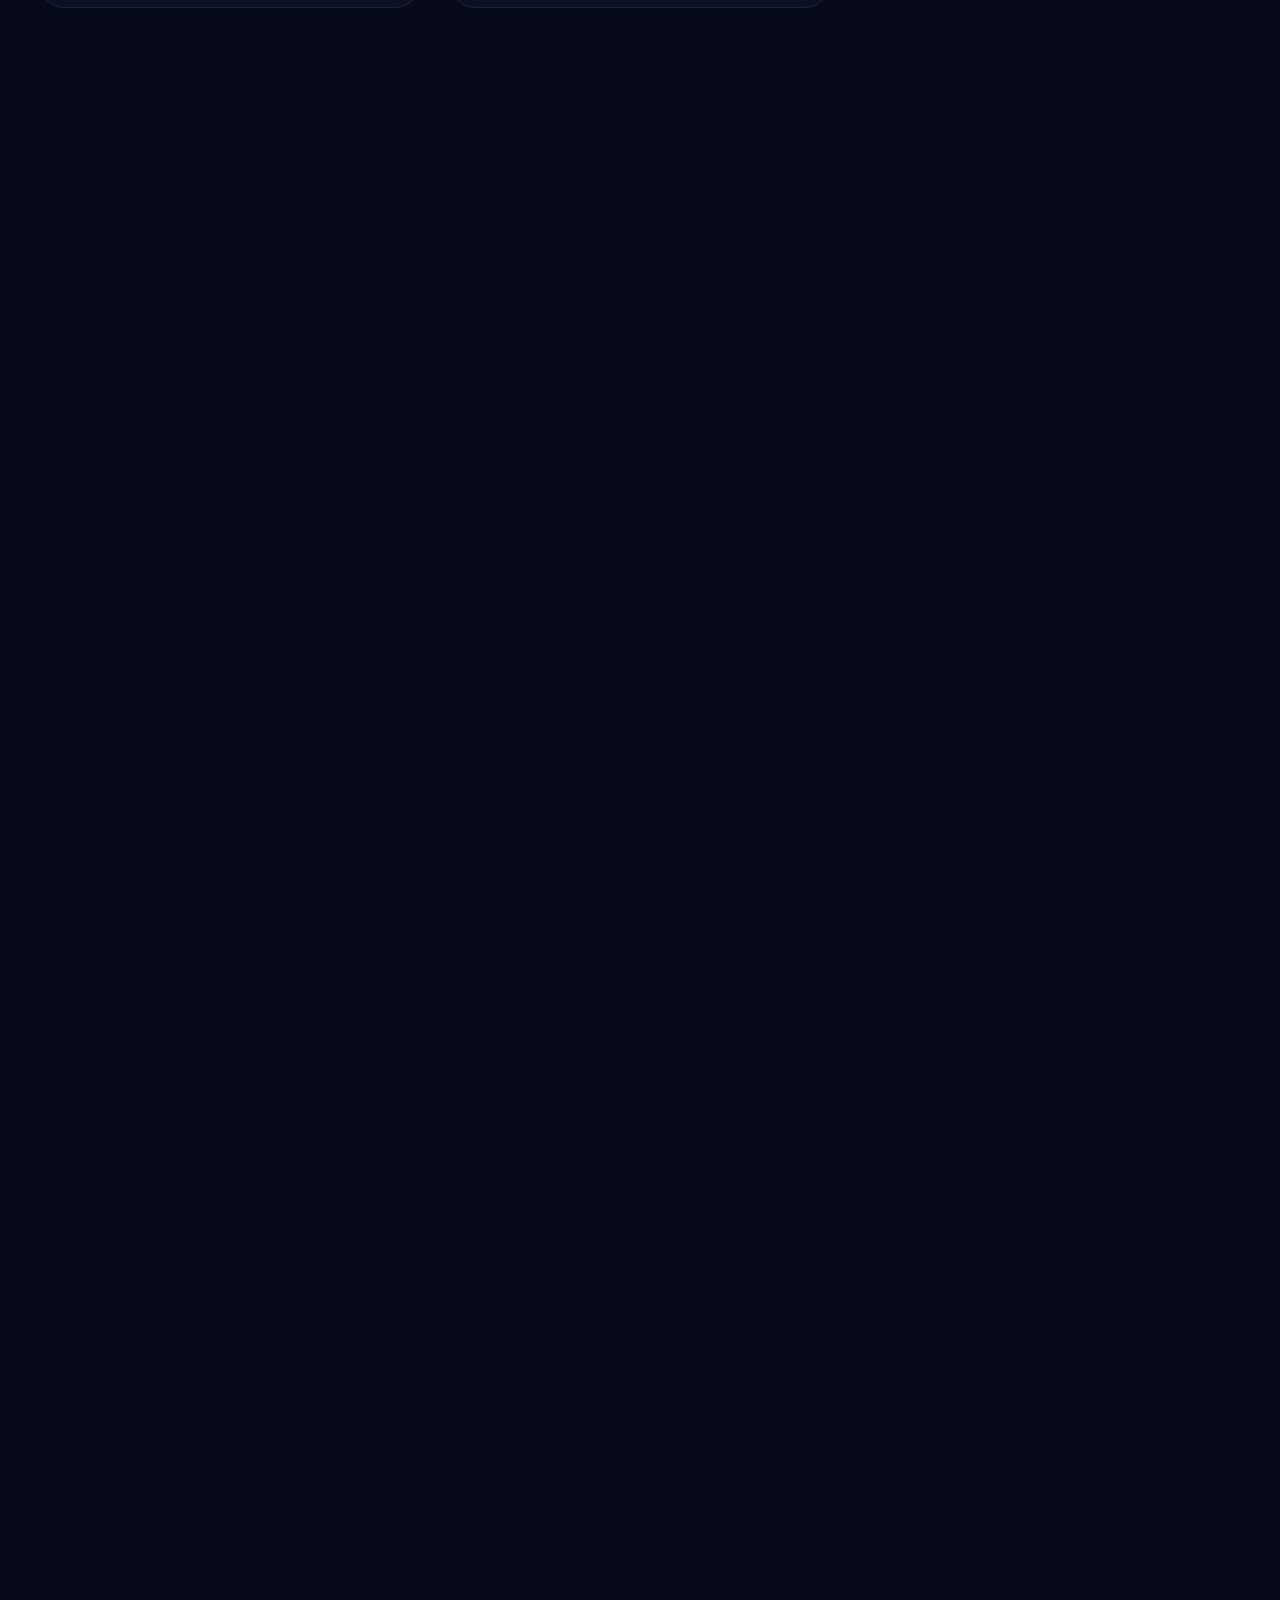
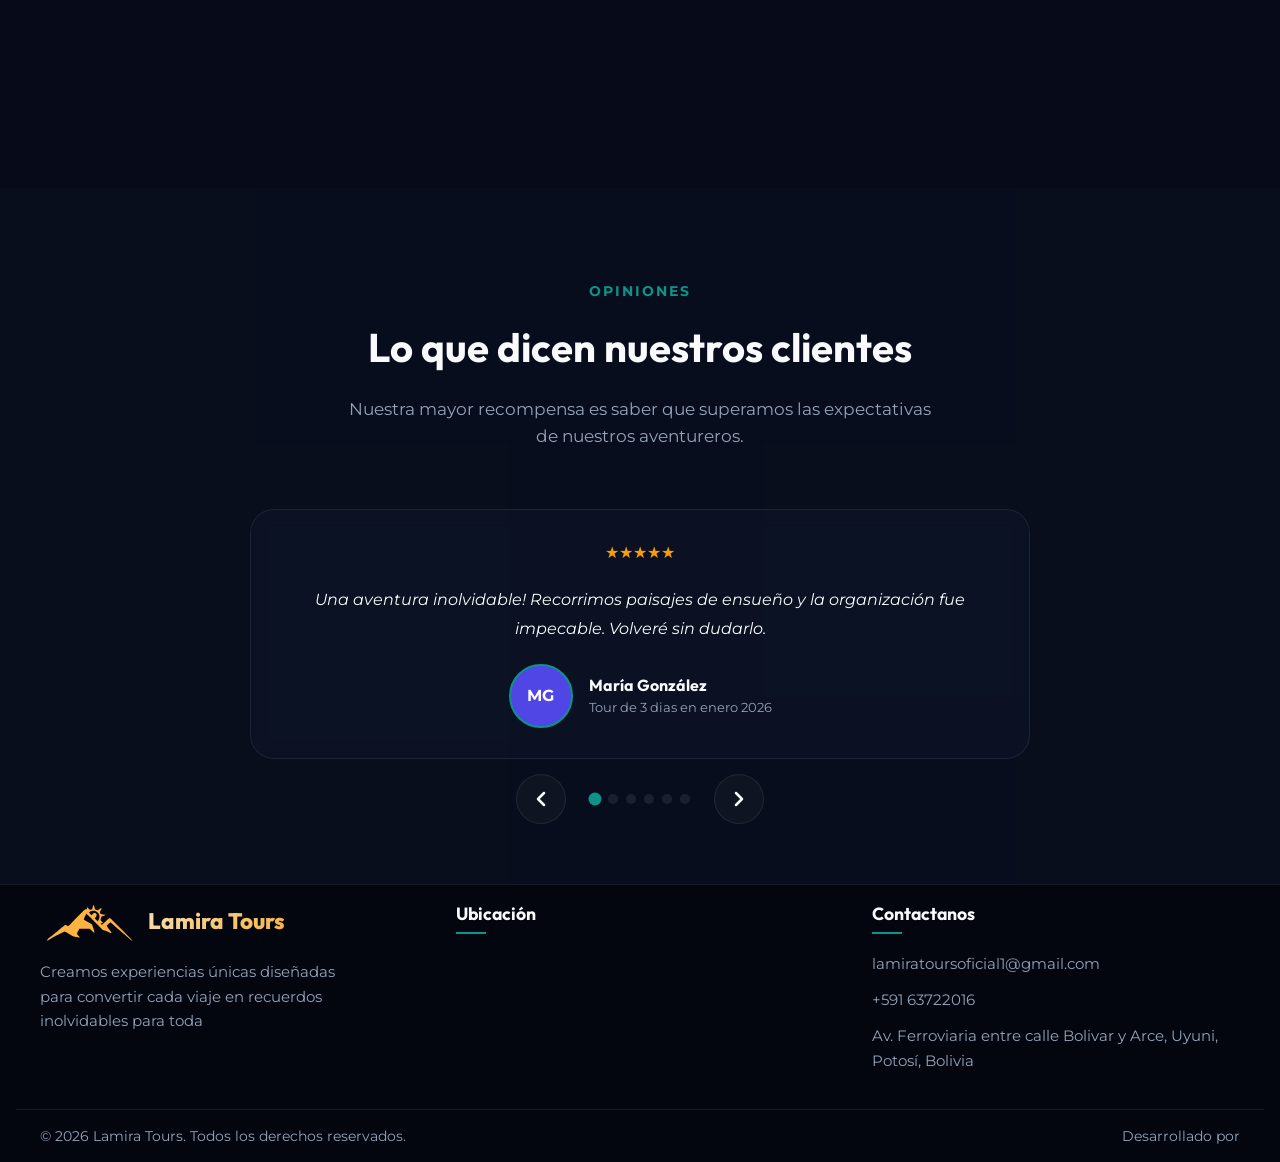
==== commit 7050dad2: "cambio de incluidos" ====
--- a/index.html
+++ b/index.html
@@ -27,7 +27,7 @@
                     <li><a id="nav-tours" href="#destinos">Tours</a></li>
                     <li><a id="nav-about" href="#nosotros">Nosotros</a></li>
                     <li><a id="nav-contact" href="#galeria">Galeria</a></li>
-                    <li><span id="lang-toggle-mobile" class="lang-toggle btn-secondary"
+                    <li class="mobile-lang-item"><span id="lang-toggle-mobile" class="lang-toggle btn-secondary"
                             style="color:white;">English</span></li>
 
                     <!-- <li class="mobile-lang-item">
--- a/turismo-style.css
+++ b/turismo-style.css
@@ -649,17 +649,18 @@
 .testimonial-slide {
     min-width: 100%;
     box-sizing: border-box;
-    padding: 40px;
+    padding: 0px 10px;
 }
 
 .testimonial-card {
     background: rgba(15, 22, 42, 0.5);
     backdrop-filter: blur(10px);
     border: 1px solid var(--border-glass);
-    padding: 40px;
+    padding: 30px;
     border-radius: var(--radius-lg);
     text-align: center;
     position: relative;
+    margin-bottom: 15px;
 }
 
 .quote-icon {
@@ -676,9 +677,9 @@
 }
 
 .testimonial-text {
-    font-size: 1.2rem;
+    font-size: 1rem;
     font-style: italic;
-    margin-bottom: 30px;
+    margin-bottom: 20px;
     color: var(--text-main);
     line-height: 1.8;
 }
